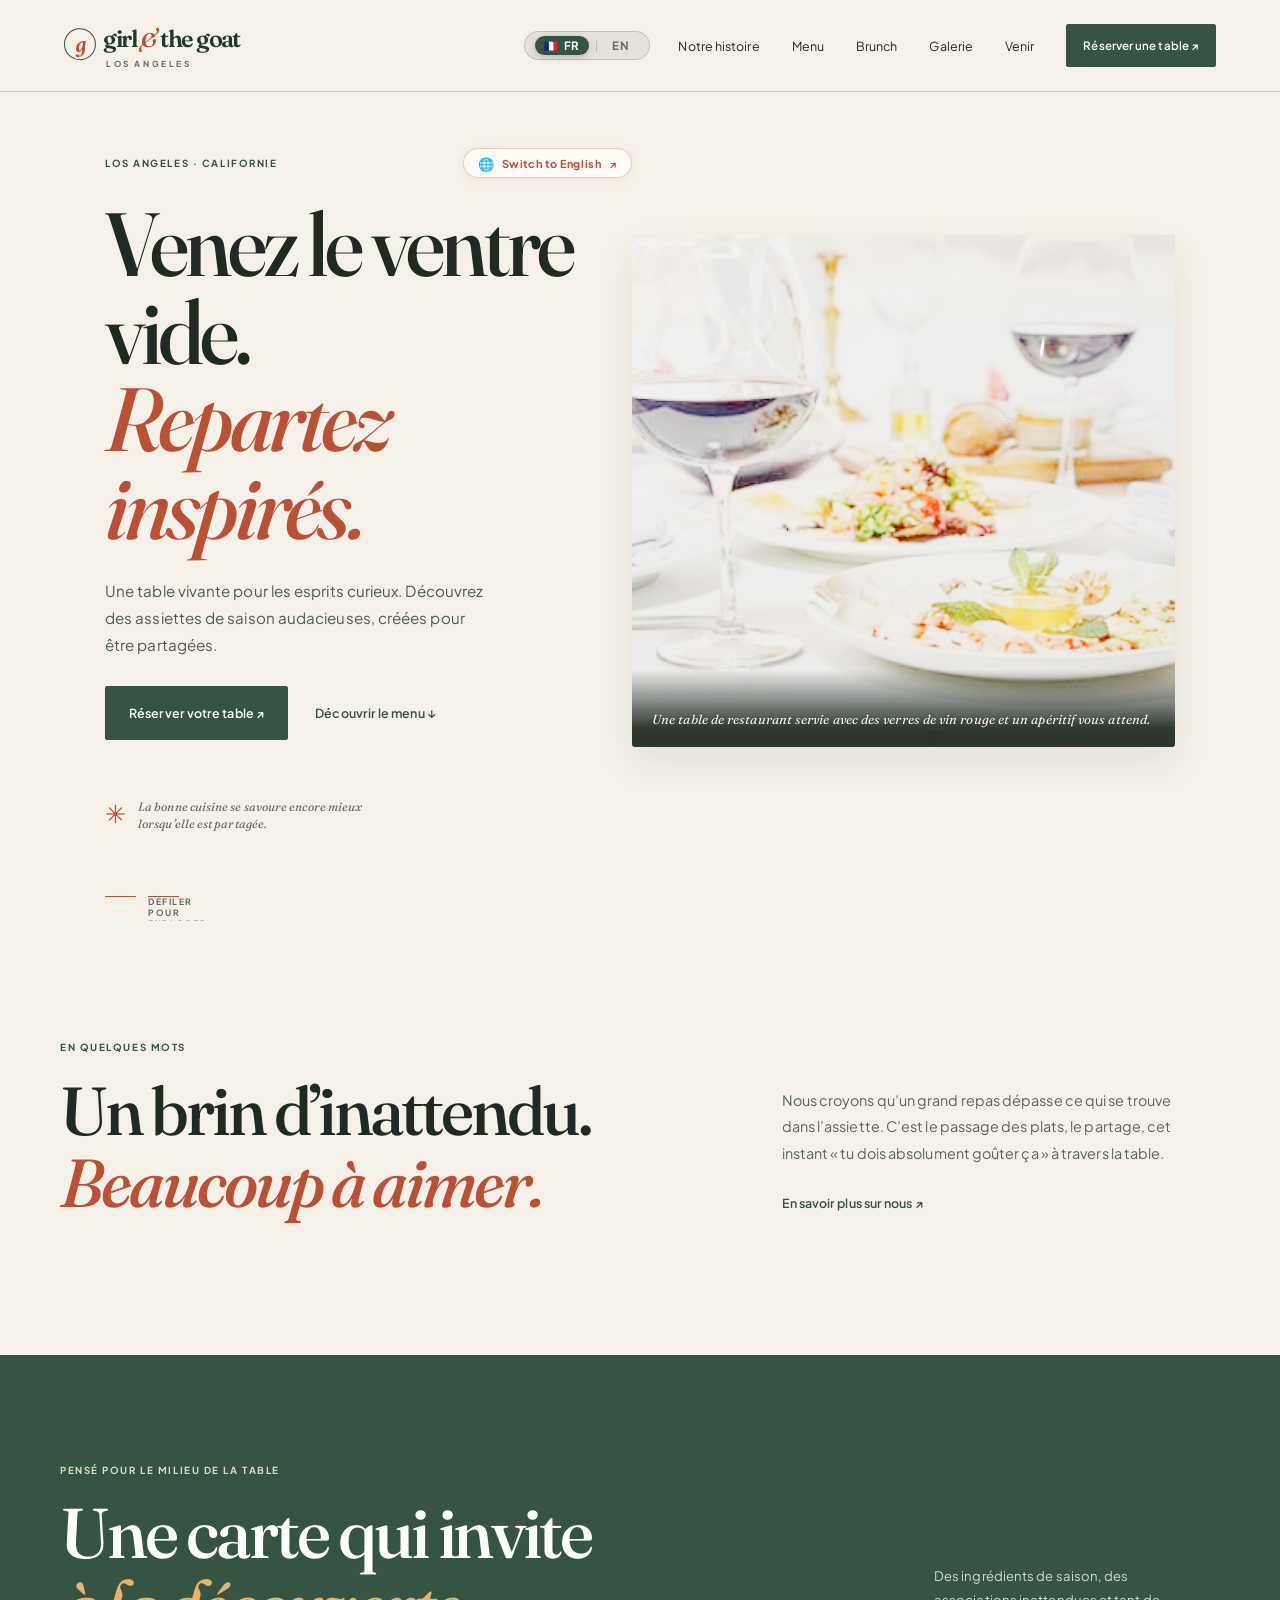
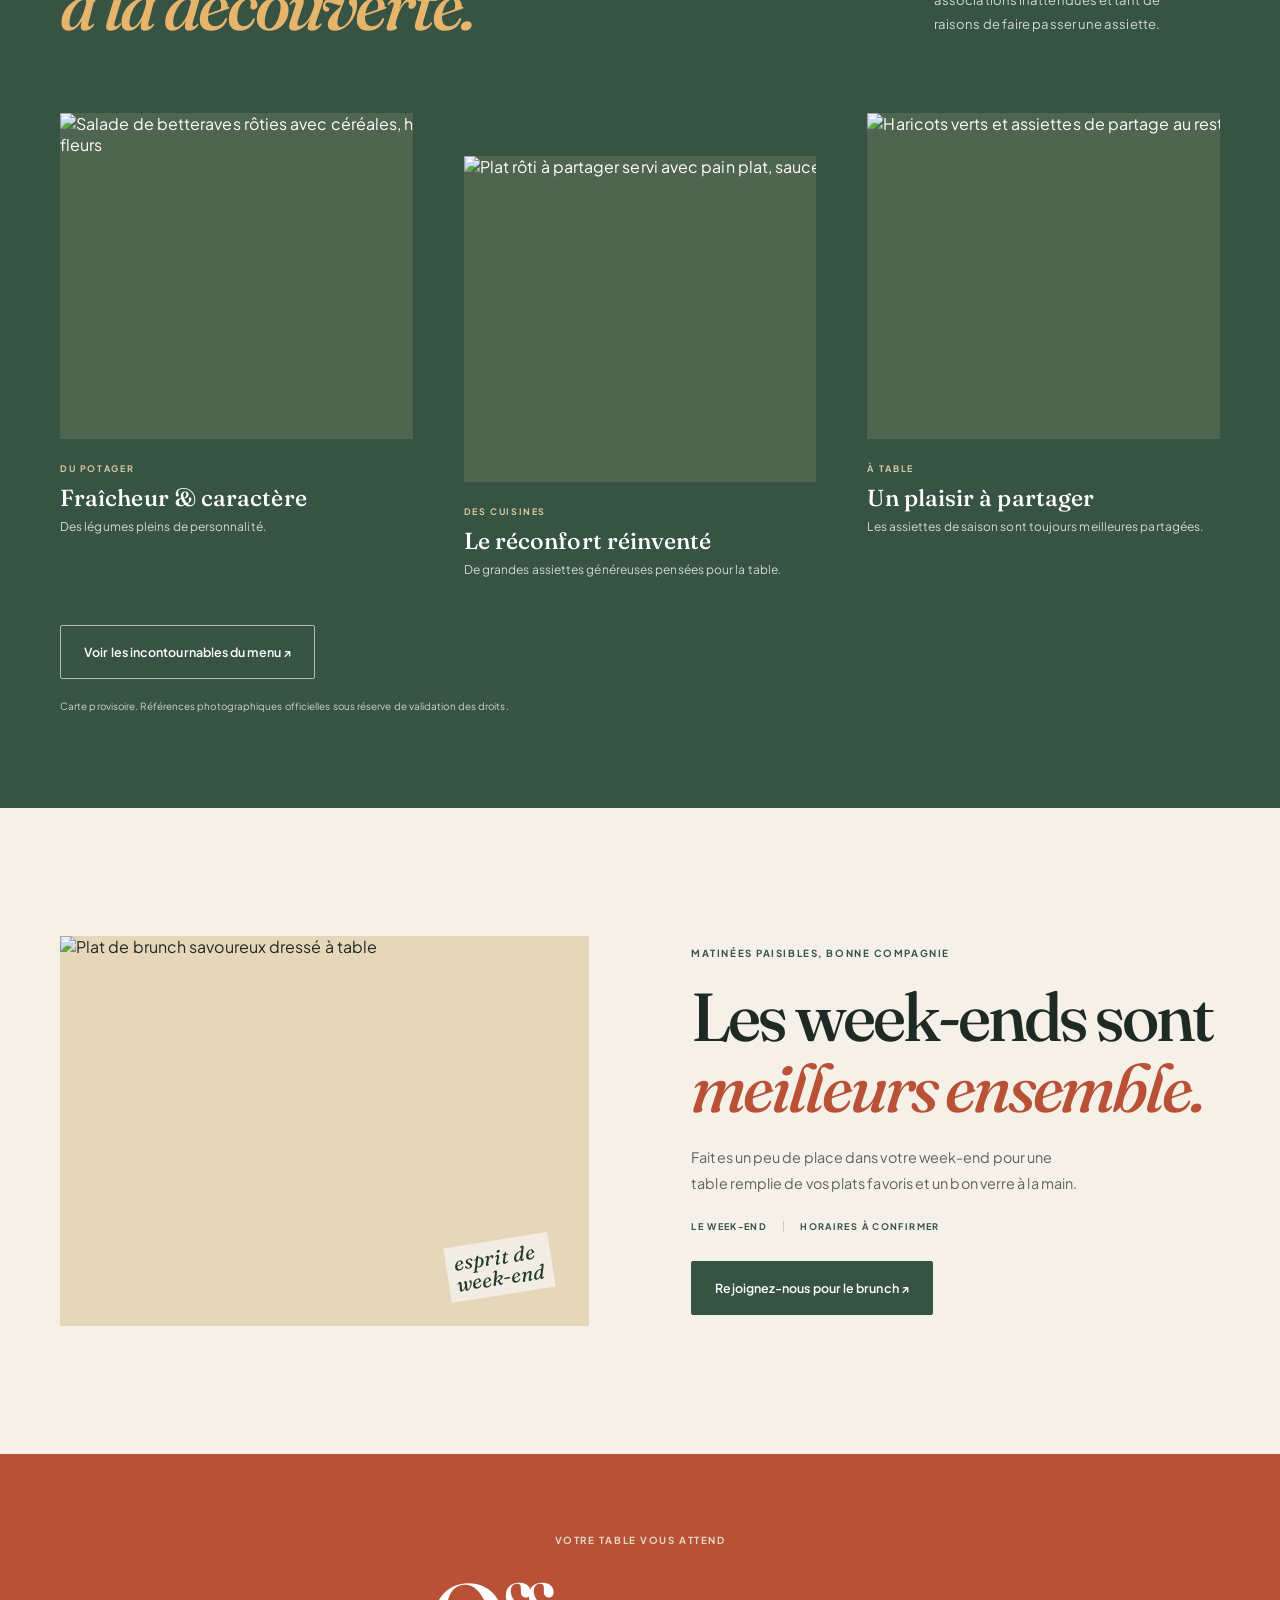
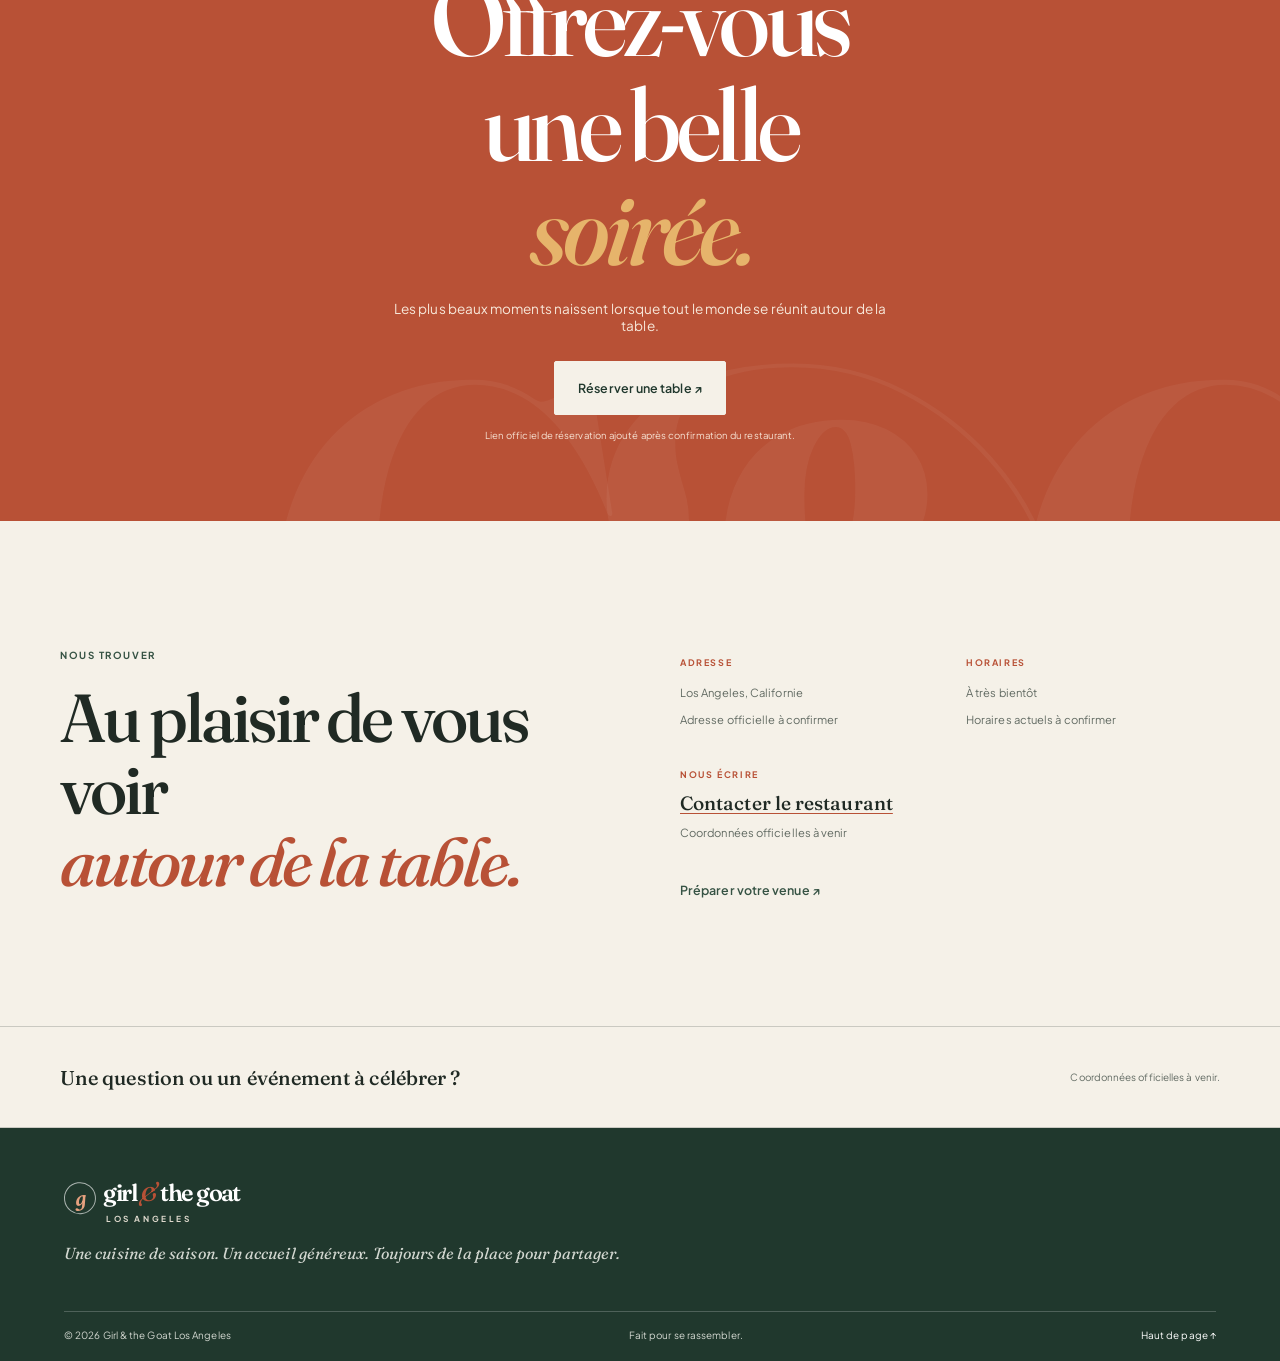
==== index.html @ cce69fd4 "Publier le site" ====
<!doctype html>
<html lang="fr">
  <head>
    <meta charset="utf-8" />
    <meta name="viewport" content="width=device-width, initial-scale=1" />
    <meta name="theme-color" content="#f4f0e9" />
    <meta
      name="description"
      content="Site officiel du restaurant Girl & the Goat Los Angeles. Une cuisine de partage audacieuse et de saison."
    />
    <title>Girl &amp; the Goat — Los Angeles</title>
    <link rel="stylesheet" href="styles.css" />
    <script src="assets/vendor/gsap.min.js" defer></script>
    <script src="assets/vendor/ScrollTrigger.min.js" defer></script>
    <script src="assets/vendor/three.min.js" defer></script>
    <script src="assets/vendor/GLTFLoader.js" defer></script>
    <script src="app.js" defer></script>
  </head>
  <body>
  <!-- Aperçu de conception locale : visuels de référence sous réserve de validation des droits. -->
    <a class="skip-link" href="#main" data-i18n="skip_to_content">Passer au contenu</a>

    <header class="site-header" id="top">
      <a class="wordmark" href="#top" aria-label="Accueil Girl & the Goat">
        <span class="wordmark__main">girl <i>&amp;</i> the goat</span>
        <span class="wordmark__location">LOS ANGELES</span>
      </a>

      <!-- Actions d'en-tête & navigation -->
      <div class="site-header__right">
        <!-- Bouton sélecteur de langue visible immédiatement -->
        <div class="lang-switcher" role="group" aria-label="Choix de la langue / Language selection">
          <button
            type="button"
            class="lang-pill is-active"
            data-lang="fr"
            aria-pressed="true"
            aria-label="Afficher le site en français"
          >
            <span aria-hidden="true">🇫🇷</span> FR
          </button>
          <span class="lang-switcher__divider" aria-hidden="true">|</span>
          <button
            type="button"
            class="lang-pill"
            data-lang="en"
            aria-pressed="false"
            aria-label="Switch site to English"
          >
            EN
          </button>
        </div>

        <nav class="primary-navigation" id="primary-navigation" aria-label="Navigation principale">
          <a href="about.html" data-i18n="nav_story">Notre histoire</a>
          <a href="menu.html" data-i18n="nav_menu">Menu</a>
          <a href="brunch.html" data-i18n="nav_brunch">Brunch</a>
          <a href="gallery.html" data-i18n="nav_gallery">Galerie</a>
          <a href="contact.html" data-i18n="nav_visit">Venir</a>
          <a class="button button--small" href="reservations.html" data-i18n="nav_reserve">Réserver une table <span aria-hidden="true">↗</span></a>
        </nav>

        <button
          class="menu-toggle"
          type="button"
          aria-expanded="false"
          aria-controls="primary-navigation"
        >
          <span class="menu-toggle__label" data-i18n="nav_toggle">Menu</span>
          <span class="menu-toggle__icon" aria-hidden="true"><i></i><i></i></span>
        </button>
      </div>
    </header>

    <main id="main">
      <section class="hero" aria-labelledby="hero-title">
        <div class="hero__copy">
          <div class="hero__top-bar">
            <p class="eyebrow" data-i18n="hero_eyebrow"><span class="eyebrow__dot"></span> LOS ANGELES · CALIFORNIE</p>
            <button
              type="button"
              class="hero-lang-chip"
              id="hero-lang-toggle"
              aria-label="Switch site to English"
            >
              <span class="hero-lang-chip__globe" aria-hidden="true">🌐</span>
              <span id="hero-lang-text">Switch to English</span>
              <span class="hero-lang-chip__arrow" aria-hidden="true">↗</span>
            </button>
          </div>
          <h1 id="hero-title" data-i18n="hero_title">Venez le ventre vide.<br /><em>Repartez inspirés.</em></h1>
          <p class="hero__intro" data-i18n="hero_intro">
            Une table vivante pour les esprits curieux. Découvrez des assiettes de saison audacieuses, créées pour être partagées.
          </p>
          <div class="hero__actions">
            <a class="button" href="reservations.html" data-i18n="hero_reserve_btn">Réserver votre table <span aria-hidden="true">↗</span></a>
            <a class="text-link" href="menu.html" data-i18n="hero_menu_btn">Découvrir le menu <span aria-hidden="true">↓</span></a>
          </div>
          <div class="hero__note">
            <span class="hero__note-mark" aria-hidden="true">✳</span>
            <span data-i18n="hero_note">La bonne cuisine se savoure encore mieux<br />lorsqu’elle est partagée.</span>
          </div>
        </div>

        <div class="hero-stage" id="hero-stage" data-model="assets/3d/hero-table.glb" data-poster="assets/3d/hero-table-poster.webp">
          <!-- Immediate high-res photo poster -->
          <picture class="hero-stage__picture">
            <source srcset="assets/3d/hero-table-poster.webp" type="image/webp" />
            <source srcset="assets/3d/hero-table-poster.jpg" type="image/jpeg" />
            <img
              src="assets/3d/hero-table-poster.png"
              alt="Une table de restaurant servie avec des verres de vin rouge et un apéritif vous attend"
              class="hero-stage__poster"
              id="hero-poster-img"
              fetchpriority="high"
              width="1200"
              height="800"
            />
          </picture>

          <!-- 3D WebGL viewport canvas -->
          <div class="hero-stage__viewport" id="hero-3d-viewport" aria-hidden="true">
            <canvas id="hero-3d-canvas" class="hero-stage__canvas" aria-label="Une table de restaurant servie avec des verres de vin rouge et un apéritif vous attend"></canvas>
          </div>

          <!-- HTML caption and descriptive metadata -->
          <div class="hero-stage__overlay">
            <div class="hero-stage__caption">
              <p class="hero-stage__desc" data-i18n="stage_desc">Une table de restaurant servie avec des verres de vin rouge et un apéritif vous attend.</p>
            </div>
          </div>

          <!-- Live status announcement for screen readers and fallbacks -->
          <div class="sr-only" id="hero-3d-status" role="status" aria-live="polite">
            Une table de restaurant servie avec des verres de vin rouge et un apéritif vous attend.
          </div>
        </div>
        <div class="hero__scroll" aria-hidden="true"><span></span> <span data-i18n="hero_scroll">DÉFILER POUR EXPLORER</span></div>
      </section>

      <section class="intro section-wrap" id="story" aria-labelledby="story-title">
        <p class="eyebrow" data-i18n="story_eyebrow">EN QUELQUES MOTS</p>
        <div class="intro__body">
          <h2 id="story-title" data-i18n="story_title">Un brin d’inattendu.<br /><em>Beaucoup à aimer.</em></h2>
          <div class="intro__text">
            <p data-i18n="story_text">
              Nous croyons qu’un grand repas dépasse ce qui se trouve dans l’assiette. C’est le passage des plats,
              le partage, cet instant « tu dois absolument goûter ça » à travers la table.
            </p>
            <a class="text-link" href="about.html" data-i18n="story_link">En savoir plus sur nous <span aria-hidden="true">↗</span></a>
          </div>
        </div>
      </section>

      <section class="menu-feature" id="menu" aria-labelledby="menu-title">
        <div class="section-wrap menu-feature__inner">
          <div class="menu-feature__heading">
            <div>
              <p class="eyebrow eyebrow--light" data-i18n="menu_eyebrow">PENSÉ POUR LE MILIEU DE LA TABLE</p>
              <h2 id="menu-title" data-i18n="menu_title">Une carte qui invite<br /><em>à la découverte.</em></h2>
            </div>
            <p class="menu-feature__description" data-i18n="menu_desc">
              Des ingrédients de saison, des associations inattendues et tant de raisons de faire passer une assiette.
            </p>
          </div>

          <div class="dish-grid">
            <article class="dish-card">
              <div class="dish-card__art"><img src="https://cdn.prod.website-files.com/64542138e0be122910058cd2/6a95f3cc1d1c567fc1061ebb_Girl%20and%20the%20Goat%20LA%20September%202022%20Roasted%20Beet%20Salad%204.jpeg" alt="Salade de betteraves rôties avec céréales, herbes fraîches et fleurs" loading="lazy" width="1600" height="1067" /></div>
              <p class="dish-card__type" data-i18n="dish1_type">DU POTAGER</p>
              <h3 data-i18n="dish1_title">Fraîcheur &amp; caractère</h3>
              <p data-i18n="dish1_desc">Des légumes pleins de personnalité.</p>
            </article>
            <article class="dish-card dish-card--offset">
              <div class="dish-card__art"><img src="https://cdn.prod.website-files.com/64542138e0be122910058cd2/6739334bc37634f53f8869c3_Girl-Goat-Los-Angeles-05-compressed.avif" alt="Plat rôti à partager servi avec pain plat, sauces et garnitures" loading="lazy" width="1600" height="1067" /></div>
              <p class="dish-card__type" data-i18n="dish2_type">DES CUISINES</p>
              <h3 data-i18n="dish2_title">Le réconfort réinventé</h3>
              <p data-i18n="dish2_desc">De grandes assiettes généreuses pensées pour la table.</p>
            </article>
            <article class="dish-card">
              <div class="dish-card__art"><img src="https://cdn.prod.website-files.com/64542138e0be122910058cd2/6a95f3cca4be6727bdacdd6e_Girl%20and%20The%20Goat%20LA%20October%202022%20Green%20Beans%203.jpeg" alt="Haricots verts et assiettes de partage au restaurant" loading="lazy" width="1600" height="1067" /></div>
              <p class="dish-card__type" data-i18n="dish3_type">À TABLE</p>
              <h3 data-i18n="dish3_title">Un plaisir à partager</h3>
              <p data-i18n="dish3_desc">Les assiettes de saison sont toujours meilleures partagées.</p>
            </article>
          </div>
          <a class="button button--outline-light" href="menu.html" data-i18n="menu_btn">Voir les incontournables du menu <span aria-hidden="true">↗</span></a>
          <p class="draft-note" data-i18n="menu_note">Carte provisoire. Références photographiques officielles sous réserve de validation des droits.</p>
        </div>
      </section>

      <section class="brunch section-wrap" id="brunch" aria-labelledby="brunch-title">
        <div class="brunch__visual brunch__visual--photo"><img src="https://cdn.prod.website-files.com/64542138e0be122910058cd2/6986615110469c9b4451defa_6F3A9591_edited.jpeg" alt="Plat de brunch savoureux dressé à table" loading="lazy"><span class="brunch__scribble" data-i18n="brunch_scribble">esprit de<br />week-end</span></div>
        <div class="brunch__copy">
          <p class="eyebrow" data-i18n="brunch_eyebrow">MATINÉES PAISIBLES, BONNE COMPAGNIE</p>
          <h2 id="brunch-title" data-i18n="brunch_title">Le brunch entre<br /><em>dans la conversation.</em></h2>
          <p data-i18n="brunch_desc">Faites un peu de place dans votre week-end pour une table remplie de vos plats favoris et un bon verre à la main.</p>
          <div class="brunch__details">
            <span data-i18n="brunch_days">LE WEEK-END</span><span data-i18n="brunch_hours">HORAIRES À CONFIRMER</span>
          </div>
          <a class="button" href="brunch.html" data-i18n="brunch_btn">Rejoignez-nous pour le brunch <span aria-hidden="true">↗</span></a>
        </div>
      </section>

      <section class="reservation-band" id="reservations" aria-labelledby="reservation-title">
        <div class="reservation-band__inner">
          <p class="eyebrow eyebrow--light" data-i18n="res_eyebrow">VOTRE TABLE VOUS ATTEND</p>
          <h2 id="reservation-title" data-i18n="res_title">Offrez-vous une belle<br /><em>soirée.</em></h2>
          <p data-i18n="res_desc">Les plus beaux moments naissent lorsque tout le monde se réunit autour de la table.</p>
          <a class="button button--cream" href="reservations.html" data-i18n="res_btn">Réserver une table <span aria-hidden="true">↗</span></a>
          <small data-i18n="res_note">Lien officiel de réservation ajouté après confirmation du restaurant.</small>
        </div>
        <div class="reservation-band__decoration" aria-hidden="true">G&amp;G</div>
      </section>

      <section class="visit section-wrap" id="visit" aria-labelledby="visit-title">
        <div class="visit__heading">
          <p class="eyebrow" data-i18n="visit_eyebrow">NOUS TROUVER</p>
          <h2 id="visit-title" data-i18n="visit_title">Au plaisir de vous voir<br /><em>autour de la table.</em></h2>
        </div>
        <div class="visit__info">
          <div>
            <p class="visit__label" data-i18n="visit_loc_label">ADRESSE</p>
            <p><span data-i18n="visit_loc_val">Los Angeles, Californie</span><br /><span data-i18n="visit_loc_sub">Adresse officielle à confirmer</span></p>
          </div>
          <div>
            <p class="visit__label" data-i18n="visit_hours_label">HORAIRES</p>
            <p><span data-i18n="visit_hours_val">À très bientôt</span><br /><span data-i18n="visit_hours_sub">Horaires actuels à confirmer</span></p>
          </div>
          <div>
            <p class="visit__label" data-i18n="visit_sayhello_label">NOUS ÉCRIRE</p>
            <p><a href="#contact" data-i18n="visit_contact_link">Contacter le restaurant</a><br /><span data-i18n="visit_contact_sub">Coordonnées officielles à venir</span></p>
          </div>
          <a class="text-link" href="contact.html" data-i18n="visit_plan_link">Préparer votre venue <span aria-hidden="true">↗</span></a>
        </div>
      </section>

      <section class="contact-strip" id="contact">
        <div class="section-wrap contact-strip__inner">
          <p data-i18n="contact_heading">Une question ou un événement à célébrer ?</p>
          <p class="draft-note" data-i18n="contact_sub">Coordonnées officielles à venir.</p>
        </div>
      </section>
    </main>

    <footer class="site-footer">
      <a class="wordmark wordmark--footer" href="#top" aria-label="Accueil Girl & the Goat">
        <span class="wordmark__main">girl <i>&amp;</i> the goat</span>
        <span class="wordmark__location">LOS ANGELES</span>
      </a>
      <p data-i18n="footer_tagline">Une cuisine de saison. Un accueil généreux. Toujours de la place pour partager.</p>
      <div class="site-footer__bottom">
        <span>© <span id="current-year"></span> Girl &amp; the Goat Los Angeles</span>
        <span data-i18n="footer_gathering">Fait pour se rassembler.</span>
        <a href="#top" data-i18n="footer_back_top">Haut de page ↑</a>
      </div>
    </footer>
  </body>
</html>
---- styles.css ----
@import url('https://fonts.googleapis.com/css2?family=Fraunces:ital,opsz,wght@0,9..144,400..700;1,9..144,400..700&family=Plus+Jakarta+Sans:ital,wght@0,400..700;1,400..700&display=swap');

:root {
  color-scheme: light;
  --cream: #f4f0e9;
  --paper: #fbf9f5;
  --ink: #232b25;
  --muted: #6d756e;
  --green: #31483b;
  --green-deep: #24372e;
  --orange: #bf6c42;
  --gold: #d7a45b;
  --line: rgba(35, 43, 37, 0.18);
  --serif: "Fraunces", "Iowan Old Style", "Palatino Linotype", "Book Antiqua", Georgia, serif;
  --sans: "Plus Jakarta Sans", "Avenir Next", Avenir, "Segoe UI", Arial, sans-serif;
  font-family: var(--sans);
  color: var(--ink);
  background: var(--cream);
  font-synthesis: none;
  text-rendering: optimizeLegibility;
}

* { box-sizing: border-box; }
html { scroll-behavior: smooth; scroll-padding-top: 6rem; }
body { margin: 0; min-width: 320px; }
body, button, a { -webkit-tap-highlight-color: transparent; }
a { color: inherit; }
button { font: inherit; }

.skip-link { position: fixed; z-index: 20; top: .75rem; left: .75rem; padding: .8rem 1rem; transform: translateY(-160%); background: var(--ink); color: white; }
.skip-link:focus { transform: translateY(0); }
.site-header { position: relative; z-index: 5; display: flex; align-items: center; justify-content: space-between; min-height: 92px; padding: 0 clamp(1.25rem, 5vw, 5.75rem); background: var(--cream); }
.site-header__right { display: flex; align-items: center; gap: clamp(0.85rem, 2.2vw, 2.6rem); }
.wordmark { display: inline-flex; flex-direction: column; gap: .15rem; text-decoration: none; color: var(--green-deep); }
.wordmark__main { font: 600 1.55rem/.95 var(--serif); letter-spacing: -.07em; }
.wordmark__main i { color: var(--orange); font-style: normal; }
.wordmark__location { padding-left: .18rem; font-size: .55rem; font-weight: 700; letter-spacing: .27em; }
.primary-navigation { display: flex; align-items: center; gap: clamp(1.1rem, 2.5vw, 2.6rem); }
.primary-navigation > a:not(.button) { font-size: .78rem; text-decoration: none; }
.primary-navigation > a:not(.button):hover, .text-link:hover { color: var(--orange); }

/* Hero top bar */
.hero__top-bar {
  display: flex;
  align-items: center;
  justify-content: space-between;
  gap: 1rem;
  margin-bottom: 1.35rem;
  flex-wrap: wrap;
}
.hero__top-bar .eyebrow { margin-bottom: 0; }
.menu-toggle { display: none; }
.button { display: inline-flex; align-items: center; justify-content: center; gap: 1.2rem; min-height: 54px; padding: 0 1.45rem; border: 1px solid var(--green); background: var(--green); color: white; font-size: .78rem; font-weight: 600; text-decoration: none; transition: background .2s ease, color .2s ease, transform .2s ease; }
.button:hover { background: var(--green-deep); transform: translateY(-2px); }
.button--small { min-height: 43px; padding-inline: 1rem; font-size: .72rem; }
.button--outline-light { border-color: rgba(255,255,255,.6); background: transparent; color: white; }
.button--outline-light:hover { background: white; color: var(--green-deep); }
.button--cream { border-color: var(--cream); background: var(--cream); color: var(--green-deep); }
.button--cream:hover { background: white; }
.text-link { display: inline-flex; align-items: center; gap: .7rem; color: var(--green); font-size: .78rem; font-weight: 600; text-decoration: none; transition: color .2s ease; }
.eyebrow { display: flex; align-items: center; gap: .55rem; margin: 0 0 1.35rem; color: var(--green); font-size: .61rem; font-weight: 700; letter-spacing: .19em; }
.eyebrow__dot { width: .43rem; height: .43rem; border-radius: 50%; background: var(--orange); }
.eyebrow--light { color: #e2d8c6; }
h1, h2, h3, p { margin-top: 0; }
h1, h2 { font-family: var(--serif); font-weight: 500; letter-spacing: -.055em; }
h1 em, h2 em { color: var(--orange); font-weight: 500; }
.section-wrap { width: min(1160px, calc(100% - 3rem)); margin-inline: auto; }

.hero { position: relative; display: grid; grid-template-columns: 1fr 1.03fr; align-items: center; min-height: min(690px, calc(100svh - 92px)); padding: 3.5rem clamp(1.5rem, 8.2vw, 8rem) 5.5rem; overflow: hidden; }
.hero__copy { position: relative; z-index: 2; max-width: 570px; }
.hero h1 { margin: 0; font-size: clamp(3.8rem, 7vw, 7.5rem); line-height: .98; }
.hero h1 em { color: var(--orange); }
.hero__intro { max-width: 380px; margin: 1.6rem 0 1.7rem; color: #4f5b52; font-size: .95rem; line-height: 1.8; }
.hero__actions { display: flex; align-items: center; gap: 1.7rem; flex-wrap: wrap; }
.hero__note { display: flex; align-items: center; gap: .75rem; margin-top: 3.6rem; color: var(--muted); font: italic .75rem/1.45 var(--serif); }
.hero__note-mark { color: var(--orange); font-size: 1.55rem; }
.hero-art { position: relative; width: min(100%, 590px); aspect-ratio: 1.06; justify-self: end; overflow: hidden; background: #ded6c4; isolation: isolate; }
.hero-art::before { position: absolute; inset: 8% 10% 0 16%; z-index: -1; border-radius: 48% 48% 0 0; background: linear-gradient(145deg, #72816b, #52664f 62%, #354b3e); content: ""; }
.hero-art::after { position: absolute; right: -5%; bottom: -17%; left: 2%; height: 42%; border-radius: 50% 50% 0 0; background: #b96240; content: ""; }
.hero-art__sun { position: absolute; top: 11%; right: 11%; width: 28%; aspect-ratio: 1; border-radius: 50%; background: #e6b967; }
.hero-art__plate { position: absolute; z-index: 1; top: 23%; left: 18%; display: grid; place-items: center; width: 62%; aspect-ratio: 1; border: 10px solid #f2e9d8; border-radius: 50%; background: #d5b98c; box-shadow: 0 12px 30px #1e302933; transform: rotate(-13deg); }
.hero-art__plate::before { position: absolute; inset: 11%; border: 1px solid #eee0c8; border-radius: 50%; content: ""; }
.hero-art__plate span { width: 55%; height: 38%; border-radius: 55% 38% 45% 35%; background: #a9432d; transform: rotate(22deg); box-shadow: 16px -12px 0 -4px #d98d4c, -13px 12px 0 -5px #73805a; }
.hero-art__plate i, .hero-art__plate b { position: absolute; width: 12%; height: 12%; border-radius: 50%; background: #e8d995; }
.hero-art__plate i { top: 23%; left: 27%; }.hero-art__plate b { right: 24%; bottom: 25%; width: 8%; height: 8%; background: #667c51; }
.hero-art__leaf { position: absolute; z-index: 2; width: 19%; height: 8%; border-radius: 100% 0 100% 0; background: #a6a875; }
.hero-art__leaf--one { top: 15%; left: 8%; transform: rotate(38deg); }.hero-art__leaf--two { right: 8%; bottom: 23%; background: #d7bd7a; transform: rotate(-38deg); }
.hero-art__caption { position: absolute; z-index: 2; right: 7%; bottom: 7%; color: white; font-size: .55rem; font-weight: 700; letter-spacing: .22em; }
.hero-art__stamp { position: absolute; z-index: 2; top: 7%; left: 6%; display: grid; place-content: center; width: 64px; aspect-ratio: 1; border: 1px solid var(--green); border-radius: 50%; color: var(--green); font: 600 1rem/.85 var(--serif); text-align: center; transform: rotate(-12deg); }
.hero-art__stamp span { font: 700 .5rem/1 var(--sans); letter-spacing: .2em; }
.hero__scroll { position: absolute; bottom: 1.55rem; left: clamp(1.5rem, 8.2vw, 8rem); display: flex; align-items: center; gap: .75rem; color: var(--muted); font-size: .54rem; font-weight: 700; letter-spacing: .18em; }
.hero__scroll span { width: 31px; height: 1px; background: var(--orange); }

.intro { padding-block: 7.5rem 8.5rem; }
.intro__body { display: grid; grid-template-columns: 1.2fr .8fr; align-items: end; gap: 4rem; }
.intro h2, .brunch h2, .visit h2 { margin: 0; font-size: clamp(2.8rem, 5.3vw, 5.2rem); line-height: 1.06; }
.intro__text { max-width: 390px; padding-bottom: .4rem; }
.intro__text p, .brunch__copy > p:not(.eyebrow) { color: #5b645d; font-size: .9rem; line-height: 1.85; }
.intro__text .text-link { margin-top: .9rem; }

.menu-feature { padding-block: 6.8rem 6rem; background: var(--green); color: white; }
.menu-feature__heading { display: flex; align-items: end; justify-content: space-between; gap: 2rem; }
.menu-feature h2, .reservation-band h2 { margin: 0; font-size: clamp(3rem, 5.5vw, 5.5rem); line-height: 1.02; }
.menu-feature h2 em, .reservation-band h2 em { color: #e6b46b; }
.menu-feature__description { max-width: 270px; margin: 0 1rem .35rem 0; color: #d1d9d1; font-size: .82rem; line-height: 1.8; }
.dish-grid { display: grid; grid-template-columns: repeat(3, 1fr); gap: clamp(1.2rem, 4vw, 3.8rem); margin: 4.5rem 0 3rem; }
.dish-card--offset { margin-top: 2.7rem; }
.dish-card__art { position: relative; display: grid; place-items: center; aspect-ratio: 1.08; margin-bottom: 1.5rem; overflow: hidden; background: #50654f; }
.dish-card__art::before { position: absolute; inset: 11%; border: 1px solid #eee1c780; border-radius: 50%; content: ""; }
.dish-card__art span { width: 43%; aspect-ratio: 1; border-radius: 50%; background: #ca6844; box-shadow: 30px 18px 0 -8px #e2ae64, -25px -18px 0 -7px #88976c; }
.dish-card__art i { position: absolute; width: 24%; height: 7%; border-radius: 100% 0; background: #d9d39c; transform: rotate(-33deg); }
.dish-card__art--tomato { background: #a4936e; }.dish-card__art--grain { background: #d0ae7a; }.dish-card__art--grain span { background: #8e553e; box-shadow: 27px 20px 0 -7px #e1cb9c, -25px -17px 0 -8px #607450; }.dish-card__art--citrus { background: #63755b; }.dish-card__art--citrus span { background: #e4b95e; box-shadow: 28px 13px 0 -9px #cf6941, -24px -19px 0 -8px #d9d296; }
.dish-card__type { margin: 0 0 .6rem; color: #d8c99e; font-size: .56rem; font-weight: 700; letter-spacing: .18em; }
.dish-card h3 { margin: 0 0 .45rem; font: 500 1.45rem/1.2 var(--serif); }
.dish-card > p:last-child { margin: 0; color: #d2d8d1; font-size: .75rem; }
.draft-note { margin: 1.3rem 0 0; color: #d5d2c9; font-size: .62rem; }

.brunch { display: grid; grid-template-columns: 1fr 1fr; align-items: center; gap: clamp(3rem, 8vw, 8rem); padding-block: 8rem; }
.brunch__visual { position: relative; min-height: 390px; overflow: hidden; background: #e6d7bb; }
.brunch__visual::before { position: absolute; inset: 10% 13% 0; border-radius: 50% 50% 0 0; background: #73816a; content: ""; }
.brunch__plate { position: absolute; top: 16%; left: 18%; display: grid; place-items: center; width: 64%; aspect-ratio: 1; border: 10px solid #f6eee0; border-radius: 50%; background: #c7a67a; box-shadow: 0 14px 30px #37433533; transform: rotate(10deg); }
.brunch__plate::before { position: absolute; inset: 10%; border: 1px solid #fff4df; border-radius: 50%; content: ""; }
.brunch__plate span { width: 50%; height: 33%; border-radius: 50%; background: #cc6844; box-shadow: 20px -12px 0 -5px #dfb65f, -14px 14px 0 -6px #697d50; }
.brunch__plate i { position: absolute; top: 24%; right: 27%; width: 11%; aspect-ratio: 1; border-radius: 50%; background: #f0d99a; }
.brunch__plate b { position: absolute; bottom: 26%; left: 27%; width: 9%; aspect-ratio: 1; border-radius: 50%; background: #87946a; }
.brunch__scribble { position: absolute; right: 7%; bottom: 8%; color: var(--green-deep); font: italic 1.3rem/1.05 var(--serif); transform: rotate(-9deg); }
.brunch__copy h2 { margin-bottom: 1.2rem; }.brunch__copy > p:not(.eyebrow) { max-width: 390px; margin-bottom: 1.5rem; }
.brunch__details { display: flex; gap: 1rem; margin: 0 0 1.8rem; color: var(--green); font-size: .57rem; font-weight: 700; letter-spacing: .15em; }
.brunch__details span + span { padding-left: 1rem; border-left: 1px solid var(--line); }

.reservation-band { position: relative; display: grid; place-items: center; min-height: 560px; overflow: hidden; background: var(--orange); color: white; text-align: center; }
.reservation-band__inner { position: relative; z-index: 1; max-width: 560px; padding: 5rem 1.5rem; }
.reservation-band .eyebrow { justify-content: center; }.reservation-band h2 { font-size: clamp(4rem, 8vw, 7rem); }
.reservation-band__inner > p:not(.eyebrow) { margin: 1.2rem auto 1.7rem; color: #f7e7d9; font-size: .85rem; }
.reservation-band small { display: block; margin-top: .85rem; color: #f6e1d2; font-size: .6rem; }
.reservation-band__decoration { position: absolute; right: -4%; bottom: -40%; color: #ffffff0c; font: 700 34rem/.8 var(--serif); letter-spacing: -.12em; }

.visit { display: grid; grid-template-columns: 1fr 1fr; gap: 5rem; padding-block: 8rem; }
.visit__info { display: grid; grid-template-columns: 1fr 1fr; gap: 2.4rem 2rem; align-content: end; }
.visit__info > div:nth-child(3) { grid-column: 1 / -1; }
.visit__label { margin-bottom: .6rem; color: var(--orange); font-size: .56rem; font-weight: 700; letter-spacing: .18em; }
.visit__info p:not(.visit__label) { margin-bottom: 0; font: 500 1.2rem/1.4 var(--serif); }
.visit__info p span { color: var(--muted); font: 400 .7rem/1.5 var(--sans); }
.visit__info p a { text-decoration-color: var(--orange); text-underline-offset: 3px; }
.contact-strip { border-top: 1px solid var(--line); border-bottom: 1px solid var(--line); }
.contact-strip__inner { display: flex; align-items: center; justify-content: space-between; gap: 1rem; min-height: 100px; }
.contact-strip__inner > p:first-child { margin: 0; font: 500 1.25rem var(--serif); }
.contact-strip .draft-note { margin: 0; color: var(--muted); }
.site-footer { padding: 3rem clamp(1.5rem, 5vw, 5.75rem) 1.25rem; background: var(--green-deep); color: white; }
.wordmark--footer { color: white; }.site-footer > p { margin: 1.2rem 0 3rem; color: #d2d7d0; font: italic 1rem var(--serif); }
.site-footer__bottom { display: flex; justify-content: space-between; gap: 1rem; padding-top: 1.1rem; border-top: 1px solid #ffffff35; color: #d2d7d0; font-size: .62rem; }
.site-footer__bottom a { color: white; text-decoration: none; }

:focus-visible { outline: 3px solid #d7804c; outline-offset: 4px; }

@media (max-width: 850px) {
  .site-header { min-height: 78px; }
  .menu-toggle { display: inline-flex; align-items: center; gap: .65rem; padding: .6rem 0 .6rem .6rem; border: 0; background: transparent; color: var(--green-deep); font-size: .74rem; font-weight: 600; cursor: pointer; }
  .menu-toggle__icon { display: grid; gap: 5px; width: 20px; }.menu-toggle__icon i { display: block; width: 20px; height: 1px; background: currentColor; transition: transform .2s ease; }
  .menu-toggle[aria-expanded="true"] .menu-toggle__icon i:first-child { transform: translateY(3px) rotate(45deg); }.menu-toggle[aria-expanded="true"] .menu-toggle__icon i:last-child { transform: translateY(-3px) rotate(-45deg); }
  .primary-navigation { position: absolute; top: 100%; right: 0; left: 0; display: none; align-items: stretch; gap: 0; padding: .5rem 1.5rem 1.5rem; border-top: 1px solid var(--line); background: var(--cream); box-shadow: 0 15px 18px #24372e12; }
  .primary-navigation.is-open { display: flex; flex-direction: column; }
  .primary-navigation > a:not(.button) { padding: .9rem 0; border-bottom: 1px solid var(--line); }
  .primary-navigation .button { margin-top: 1rem; }
  .hero { min-height: unset; grid-template-columns: 1fr 1fr; gap: 1rem; padding-inline: 5vw; }
  .hero h1 { font-size: clamp(3.5rem, 8vw, 6rem); }.hero-art { width: 110%; margin-right: -9%; }
  .intro__body { gap: 2rem; }.brunch { gap: 3rem; }.brunch__visual { min-height: 320px; }
}

@media (max-width: 620px) {
  .section-wrap { width: min(100% - 2.5rem, 470px); }
  .hero { grid-template-columns: 1fr; gap: 2.3rem; padding: 3.6rem 1.25rem 4rem; }
  .hero h1 { font-size: clamp(3.7rem, 15vw, 5.6rem); }.hero__intro { max-width: 330px; font-size: .87rem; }.hero__note { display: none; }
  .hero-art { width: min(100%, 440px); justify-self: center; margin: 0; }.hero__scroll { display: none; }
  .intro { padding-block: 5rem; }.intro__body { grid-template-columns: 1fr; gap: 1.4rem; }.intro h2, .brunch h2, .visit h2 { font-size: clamp(2.8rem, 12vw, 4rem); }
  .menu-feature { padding-block: 5rem; }.menu-feature__heading { align-items: start; flex-direction: column; gap: 1rem; }.menu-feature__description { margin: 0; }.dish-grid { grid-template-columns: 1fr; gap: 2.5rem; margin: 3rem 0; }.dish-card--offset { margin-top: 0; }.dish-card__art { aspect-ratio: 1.25; }
  .brunch { grid-template-columns: 1fr; gap: 2.6rem; padding-block: 5rem; }.brunch__visual { min-height: min(90vw, 410px); }.brunch__copy { grid-row: 1; }
  .reservation-band { min-height: 500px; }.reservation-band__inner { padding-inline: 1.25rem; }.reservation-band__decoration { font-size: 21rem; }
  .visit { grid-template-columns: 1fr; gap: 2.5rem; padding-block: 5rem; }.visit__info { gap: 1.8rem 1rem; }.visit__info p:not(.visit__label) { font-size: 1.05rem; }
  .contact-strip__inner { align-items: flex-start; flex-direction: column; justify-content: center; padding-block: 1.4rem; }.contact-strip__inner > p:first-child { font-size: 1.1rem; }
  .site-footer { padding-top: 2.4rem; }.site-footer > p { margin-bottom: 2rem; }.site-footer__bottom { display: grid; grid-template-columns: 1fr auto; }.site-footer__bottom span:nth-child(2) { display: none; }
}

@media (prefers-reduced-motion: reduce) {
  *, *::before, *::after { scroll-behavior: auto !important; transition-duration: .01ms !important; animation-duration: .01ms !important; animation-iteration-count: 1 !important; }
}

/* Task 08: public inner pages share the same visual system and navigation. */
.inner-page .site-header { border-bottom: 1px solid var(--line); }
.primary-navigation > a[aria-current="page"]:not(.button) { color: var(--orange); text-decoration: underline; text-underline-offset: .45rem; }
.page-hero { width: min(1160px, calc(100% - 3rem)); margin-inline: auto; padding-block: clamp(5rem, 10vw, 9rem) clamp(3.5rem, 7vw, 6rem); }
.page-hero h1, .brunch-page h1 { max-width: 850px; margin: 0 0 1.35rem; font-size: clamp(3.8rem, 8.5vw, 7.7rem); line-height: .98; }
.page-hero > p:not(.eyebrow):not(.draft-note), .brunch-page > div > p:not(.eyebrow):not(.draft-note) { max-width: 520px; margin-bottom: 1.5rem; color: #59635b; font-size: .95rem; line-height: 1.85; }
.page-hero--green { width: 100%; padding: clamp(5rem, 9vw, 8rem) max(calc((100% - 1160px) / 2), 1.5rem); background: var(--green); color: white; }
.page-hero--green > p:not(.eyebrow):not(.draft-note) { color: #dbe0d8; }
.page-hero--center { text-align: center; }
.page-hero--center .eyebrow { justify-content: center; }
.page-hero--center > p:not(.eyebrow):not(.draft-note) { margin-inline: auto; }
.draft-note--dark { color: var(--muted); }
.story-panel { display: grid; grid-template-columns: 1fr 1fr; align-items: center; gap: clamp(2rem, 7vw, 7rem); padding-block: 1rem 8rem; }
.story-panel h2, .menu-page h2 { margin: 0 0 1rem; font: 500 clamp(2.5rem, 5vw, 4.8rem)/1.04 var(--serif); letter-spacing: -.055em; }
.story-panel > div:last-child > p:not(.eyebrow):not(.draft-note) { max-width: 460px; color: #59635b; font-size: .88rem; line-height: 1.9; }
.story-art { position: relative; display: grid; place-items: end start; min-height: 440px; padding: 2rem; overflow: hidden; background: #d8c5a3; }
.story-art::before { position: absolute; inset: 12% 14% 0; border-radius: 48% 48% 0 0; background: #6d7b60; content: ""; }
.story-art::after { position: absolute; top: 25%; left: 21%; width: 58%; aspect-ratio: 1; border: 12px solid #f5eddf; border-radius: 50%; background: #c18c59; content: ""; }
.story-art span { position: relative; z-index: 1; color: white; font-size: .6rem; font-weight: 700; letter-spacing: .2em; line-height: 1.6; }
.page-callout { display: grid; justify-items: center; padding: 5.5rem 1.5rem; background: var(--orange); color: white; text-align: center; }
.page-callout .eyebrow { justify-content: center; }.page-callout h2 { margin: 0 0 1.7rem; font: 500 clamp(3.4rem, 7vw, 6.5rem)/.98 var(--serif); letter-spacing: -.055em; }.page-callout h2 em { color: #f1c47b; }
.menu-page { padding-block: 5rem 8rem; }.menu-page__intro { margin-bottom: 3rem; }
.menu-category { display: grid; grid-template-columns: 1fr 1fr; align-items: center; gap: 2rem; padding-block: 2rem; border-top: 1px solid var(--line); }
.menu-category h3 { margin: 0; font: 500 clamp(1.9rem, 3.5vw, 3rem)/1.05 var(--serif); }
.menu-category > p { margin: 0; color: var(--green-deep); font: 500 1.1rem/1.6 var(--serif); }.menu-category > p span { color: var(--muted); font: .72rem/1.7 var(--sans); }
.menu-disclaimer { max-width: 680px; margin: 2rem 0; color: var(--muted); font-size: .72rem; line-height: 1.8; }
.brunch-page { display: grid; grid-template-columns: 1fr 1fr; align-items: center; gap: clamp(2rem, 8vw, 8rem); padding-block: clamp(4rem, 9vw, 8rem); }
.brunch-page__visual { position: relative; min-height: 480px; overflow: hidden; background: #e6d7bb; }.brunch-page__visual::before { position: absolute; inset: 10% 13% 0; border-radius: 50% 50% 0 0; background: #73816a; content: ""; }
.brunch-page__visual .brunch__plate { top: 15%; }.brunch-page .brunch__details { flex-wrap: wrap; line-height: 1.6; }
.reservation-card { width: min(100%, 560px); margin: 3rem auto 0; padding: clamp(1.5rem, 5vw, 3rem); background: var(--paper); text-align: left; }.reservation-card h2 { margin: 0 0 .8rem; font: 500 2rem var(--serif); }.reservation-card > p:not(.eyebrow):not(.draft-note) { color: #59635b; font-size: .82rem; line-height: 1.8; }
.button--disabled { border-color: #8d948e; background: #8d948e; cursor: not-allowed; }
.gallery-grid { display: grid; grid-template-columns: 1fr 1fr; gap: 2rem; padding-bottom: 8rem; }
.gallery-tile { margin: 0; }.gallery-tile--two, .gallery-tile--four { margin-top: 4rem; }.gallery-tile figcaption { padding-top: .8rem; color: var(--green-deep); font: italic 1.1rem var(--serif); }
.gallery-art { position: relative; min-height: 300px; overflow: hidden; background: #d2bb91; }.gallery-art::before { position: absolute; top: 15%; left: 20%; width: 60%; aspect-ratio: 1; border: 10px solid #f4ead9; border-radius: 50%; background: #be704c; content: ""; }
.gallery-art--room { background: #63735c; }.gallery-art--room::before { top: 20%; left: 15%; width: 70%; height: 80%; border: 0; border-radius: 50% 50% 0 0; background: #b9a078; }
.gallery-art--drink { background: #e2cfaa; }.gallery-art--drink::before { top: 15%; left: 37%; width: 26%; height: 65%; aspect-ratio: unset; border: 2px solid #f5eddf; border-radius: 8% 8% 30% 30%; background: linear-gradient(#d5a45c 45%, #bc6842 46%); }
.gallery-art--gathering { background: #a85f43; }.gallery-art--gathering::before { top: 20%; left: 17%; width: 66%; border-color: #e8d7b7; background: #73816a; box-shadow: 0 0 0 24px #a85f43, 0 0 0 25px #e8d7b7; }
.visit-page { display: grid; grid-template-columns: 1.05fr .95fr; align-items: center; gap: clamp(2rem, 7vw, 7rem); padding-bottom: 8rem; }
.visit-map-placeholder { display: grid; place-items: center; min-height: 450px; background: repeating-linear-gradient(35deg, #e7e0d3 0 25px, #d8dfd2 26px 48px); color: var(--green-deep); text-align: center; }
.visit-map-placeholder span { padding: 1.3rem; border: 1px solid #31483b66; background: #f4f0e9dd; font: 600 .7rem/1.8 var(--sans); letter-spacing: .2em; }.visit-map-placeholder small { font-size: .52rem; }
.visit-page__details > div { margin-bottom: 2rem; }.visit-page__details p:not(.visit__label) { margin: 0; font: 500 1.2rem/1.5 var(--serif); }.visit-page__details span { color: var(--muted); font: .72rem/1.6 var(--sans); }
.service-notice { margin-bottom: 5rem; padding-block: 2.5rem; border-top: 1px solid var(--line); }
.service-notice h2 { max-width: 650px; margin: 0 0 .8rem; font: 500 clamp(1.8rem, 4vw, 3rem)/1.1 var(--serif); letter-spacing: -.04em; }
.service-notice > p:last-child { max-width: 650px; margin: 0; color: var(--muted); font-size: .78rem; line-height: 1.8; }

/* Real restaurant photography, currently linked from the official site for design review. */
.hero-photo { position: relative; width: min(100%, 590px); aspect-ratio: 1.06; justify-self: end; margin: 0; overflow: hidden; background: #ded6c4; }
.hero-photo img { display: block; width: 100%; height: 100%; object-fit: cover; }
.hero-photo__caption { position: absolute; right: 0; bottom: 0; left: 0; display: flex; justify-content: space-between; gap: 1rem; padding: 2.6rem 1.2rem 1rem; background: linear-gradient(transparent, #1119); color: white; font-size: .57rem; font-weight: 700; letter-spacing: .16em; }
.hero-photo__caption span { white-space: nowrap; }

/* Visuel fixe du hero */
.hero-stage { position: relative; width: min(100%, 590px); aspect-ratio: 1.06; justify-self: end; margin: 0; overflow: hidden; border-radius: 3px; background: radial-gradient(circle at 50% 40%, #ded6c4 0%, #cfc5b0 100%); box-shadow: 0 16px 36px rgba(32, 42, 36, 0.08); isolation: isolate; }
.hero-stage__picture, .hero-stage__poster { display: block; width: 100%; height: 100%; object-fit: cover; object-position: center; transition: opacity .35s ease; }
.hero-stage__overlay { position: absolute; right: 0; bottom: 0; left: 0; z-index: 3; display: flex; align-items: flex-end; justify-content: space-between; gap: 1rem; padding: 2.5rem 1.25rem 1.15rem; background: linear-gradient(transparent 0%, rgba(22, 34, 27, 0.88) 75%); color: white; pointer-events: none; }
.hero-stage__caption { pointer-events: auto; max-width: 100%; }
.hero-stage__tag { display: block; margin-bottom: .25rem; font-size: .55rem; font-weight: 700; letter-spacing: .2em; color: #e8d7b7; }
.hero-stage__desc { margin: 0; font: italic .82rem/1.4 var(--serif); color: #f4efe6; text-shadow: 0 1px 3px rgba(0, 0, 0, 0.4); }
.sr-only { position: absolute; width: 1px; height: 1px; padding: 0; margin: -1px; overflow: hidden; clip: rect(0, 0, 0, 0); white-space: nowrap; border: 0; }

@media (max-width: 850px) {
  .hero-photo, .hero-stage { width: 110%; margin-right: -9%; }
}
@media (max-width: 620px) {
  .hero-photo, .hero-stage { width: min(100%, 440px); justify-self: center; margin: 0; }
  .hero-stage__overlay { flex-direction: column; align-items: flex-start; gap: .75rem; padding-top: 2rem; }
  .hero-stage__caption { max-width: 100%; }
}
.dish-card__art::before { display: none; }
.dish-card__art img { display: block; width: 100%; height: 100%; object-fit: cover; }
.brunch__visual--photo img { position: absolute; inset: 0; width: 100%; height: 100%; object-fit: cover; }
.brunch__visual--photo::before { display: none; }
.brunch__visual--photo .brunch__scribble { z-index: 1; padding: .35rem .5rem; background: #f4f0e9dd; }
.story-art--photo { display: block; padding: 0; }
.story-art--photo::before, .story-art--photo::after { display: none; }
.story-art--photo img { display: block; width: 100%; height: 100%; min-height: 440px; object-fit: cover; }
.story-art--photo figcaption, .brunch-page__visual--photo figcaption { position: absolute; right: 0; bottom: 0; left: 0; padding: 2.4rem 1rem .8rem; background: linear-gradient(transparent, #1119); color: white; font-size: .55rem; font-weight: 700; letter-spacing: .15em; }
.brunch-page__visual--photo { position: relative; }
.brunch-page__visual--photo::before { display: none; }
.brunch-page__visual--photo img { position: absolute; inset: 0; width: 100%; height: 100%; object-fit: cover; }
.gallery-art::before { display: none; }
.gallery-art img { display: block; width: 100%; height: 100%; min-height: inherit; object-fit: cover; }
@media (max-width: 850px) {
  .hero-photo { width: 110%; margin-right: -9%; }
}
@media (max-width: 620px) {
  .hero-photo { width: min(100%, 440px); justify-self: center; margin: 0; }
  .story-art--photo img { min-height: min(86vw, 390px); }
}

@media (max-width: 850px) {
  .story-panel, .brunch-page, .visit-page { gap: 2.5rem; }
  .story-art, .brunch-page__visual, .visit-map-placeholder { min-height: 340px; }
}
@media (max-width: 620px) {
  .page-hero { width: min(100% - 2.5rem, 470px); padding-block: 4.5rem 3.5rem; }
  .page-hero h1, .brunch-page h1 { font-size: clamp(3.35rem, 14vw, 5.2rem); }
  .page-hero--green { width: 100%; padding-inline: 1.25rem; }
  .story-panel, .brunch-page, .visit-page { grid-template-columns: 1fr; padding-bottom: 5rem; }
  .story-art, .brunch-page__visual, .visit-map-placeholder { min-height: min(86vw, 390px); }
  .menu-page { padding-block: 4rem 5rem; }.menu-category { grid-template-columns: 1fr; gap: .9rem; }
  .brunch-page__visual { grid-row: 2; }.gallery-grid { gap: 1.2rem; padding-bottom: 5rem; }.gallery-art { min-height: 180px; }.gallery-tile--two, .gallery-tile--four { margin-top: 2rem; }.gallery-tile figcaption { font-size: .95rem; }
}

/* Visual identity refinement — editorial, warm, and legible. */
:root { --cream:#f5f1e8; --paper:#fffdf8; --ink:#202a24; --muted:#626b63; --green:#365344; --green-deep:#20382d; --orange:#b85136; --gold:#c49a58; --line:rgba(32,42,36,.2); }
body { letter-spacing:.005em; }
.site-header { border-bottom:1px solid var(--line); }
.wordmark { position:relative; gap:.28rem; padding-left:2.45rem; }
.wordmark::before { position:absolute; top:50%; left:0; display:grid; place-items:center; width:1.9rem; aspect-ratio:1; border:1px solid var(--green); border-radius:50%; color:var(--orange); content:"g"; font:italic 600 1.3rem/.9 var(--serif); transform:translateY(-55%) rotate(-8deg); }
.wordmark__main { font-size:1.48rem; letter-spacing:-.065em; }
.wordmark__main i { display:inline-block; padding-inline:.035em; font:italic 500 1.08em var(--serif); }
.wordmark__location { color:var(--muted); font-size:.52rem; letter-spacing:.31em; }
.wordmark--footer::before { border-color:rgba(255,255,255,.62); color:#e6a17f; }
.wordmark--footer .wordmark__location { color:#ded9cd; }
h1, h2 { letter-spacing:-.045em; }
.eyebrow { letter-spacing:.16em; }
.button { border-radius:2px; }
.photo-strip__heading h2 { color:var(--green-deep); }
.photo-strip__note { color:var(--muted); }
.photo-card figcaption { color:var(--green-deep); }

/* ==========================================================================
   Bilingual Language Switcher (FR / EN) & Hero Top Bar
   ========================================================================== */
.lang-switcher {
  display: inline-flex;
  align-items: center;
  gap: 0.35rem;
  padding: 0.28rem 0.65rem;
  border-radius: 999px;
  background: rgba(49, 72, 59, 0.08);
  border: 1px solid rgba(49, 72, 59, 0.2);
  transition: all 0.25s ease;
  z-index: 10;
}
.lang-switcher:hover {
  background: rgba(49, 72, 59, 0.14);
  border-color: var(--green);
}
.lang-pill {
  border: none;
  background: transparent;
  padding: 0.22rem 0.55rem;
  border-radius: 999px;
  color: var(--muted);
  font-family: var(--sans);
  font-size: 0.72rem;
  font-weight: 700;
  letter-spacing: 0.08em;
  cursor: pointer;
  display: inline-flex;
  align-items: center;
  gap: 0.3rem;
  transition: all 0.2s ease;
  line-height: 1;
}
.lang-pill:hover {
  color: var(--green-deep);
}
.lang-pill.is-active {
  background: var(--green);
  color: #ffffff;
  box-shadow: 0 2px 6px rgba(36, 55, 46, 0.25);
}
.lang-switcher__divider {
  color: rgba(49, 72, 59, 0.3);
  font-size: 0.7rem;
  user-select: none;
}

/* Hero Quick Language Chip */
.hero-lang-chip {
  display: inline-flex;
  align-items: center;
  gap: 0.45rem;
  padding: 0.35rem 0.85rem;
  border-radius: 999px;
  border: 1px solid rgba(191, 108, 66, 0.35);
  background: rgba(255, 255, 255, 0.75);
  backdrop-filter: blur(8px);
  -webkit-backdrop-filter: blur(8px);
  color: var(--orange);
  font-family: var(--sans);
  font-size: 0.68rem;
  font-weight: 700;
  letter-spacing: 0.06em;
  cursor: pointer;
  transition: all 0.25s cubic-bezier(0.2, 0.8, 0.2, 1);
  box-shadow: 0 2px 8px rgba(191, 108, 66, 0.08);
}
.hero-lang-chip:hover {
  background: var(--orange);
  color: #ffffff;
  transform: translateY(-1px);
  box-shadow: 0 4px 12px rgba(191, 108, 66, 0.25);
}
.hero-lang-chip__globe {
  font-size: 0.82rem;
}
.hero-lang-chip__arrow {
  transition: transform 0.2s ease;
}
.hero-lang-chip:hover .hero-lang-chip__arrow {
  transform: translate(2px, -2px);
}

/* ==========================================================================
   Hero 3D Stage Viewport & Canvas
   ========================================================================== */
.hero-stage__viewport {
  position: absolute;
  inset: 0;
  z-index: 2;
  width: 100%;
  height: 100%;
  opacity: 0;
  transition: opacity 0.8s cubic-bezier(0.16, 1, 0.3, 1);
  pointer-events: none;
}
.hero-stage.is-active .hero-stage__viewport {
  opacity: 1;
}
.hero-stage.is-active .hero-stage__poster {
  opacity: 0.08;
  filter: blur(4px);
}
.hero-stage__canvas {
  display: block;
  width: 100%;
  height: 100%;
  outline: none;
}
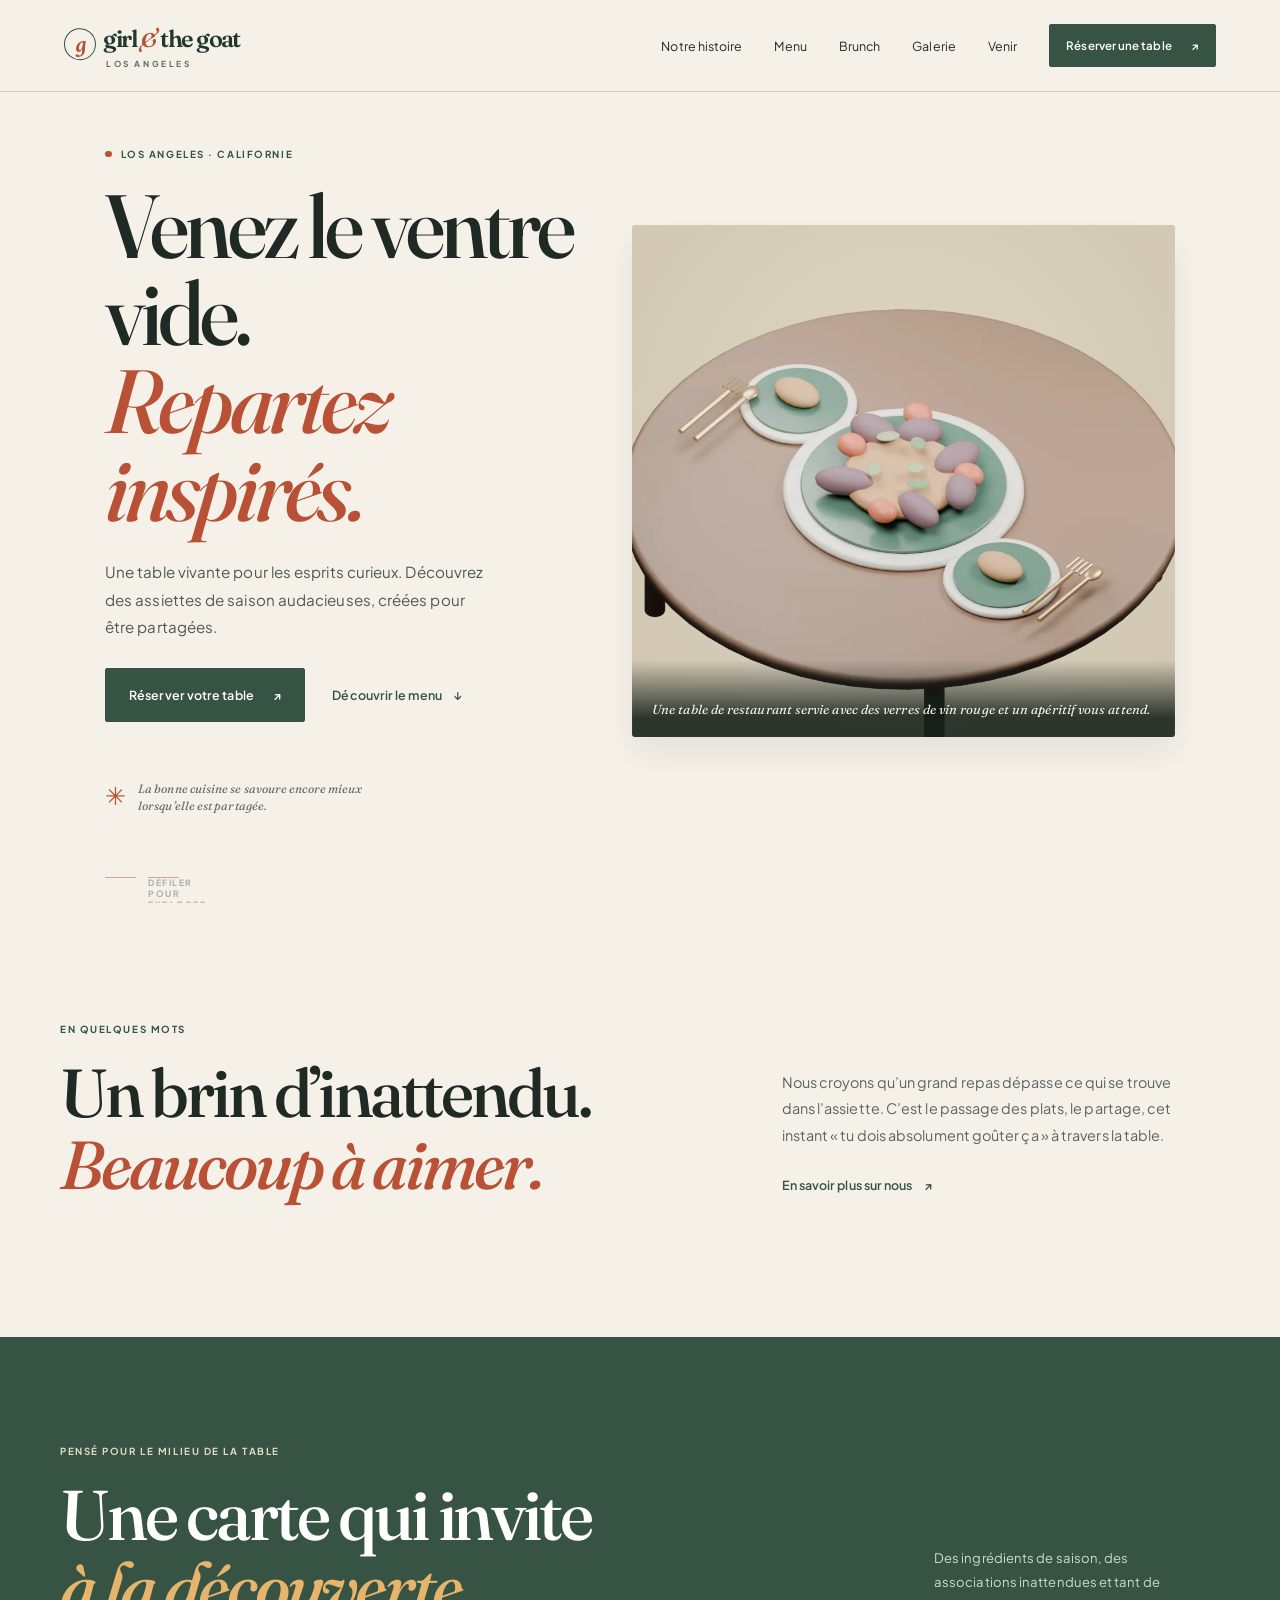
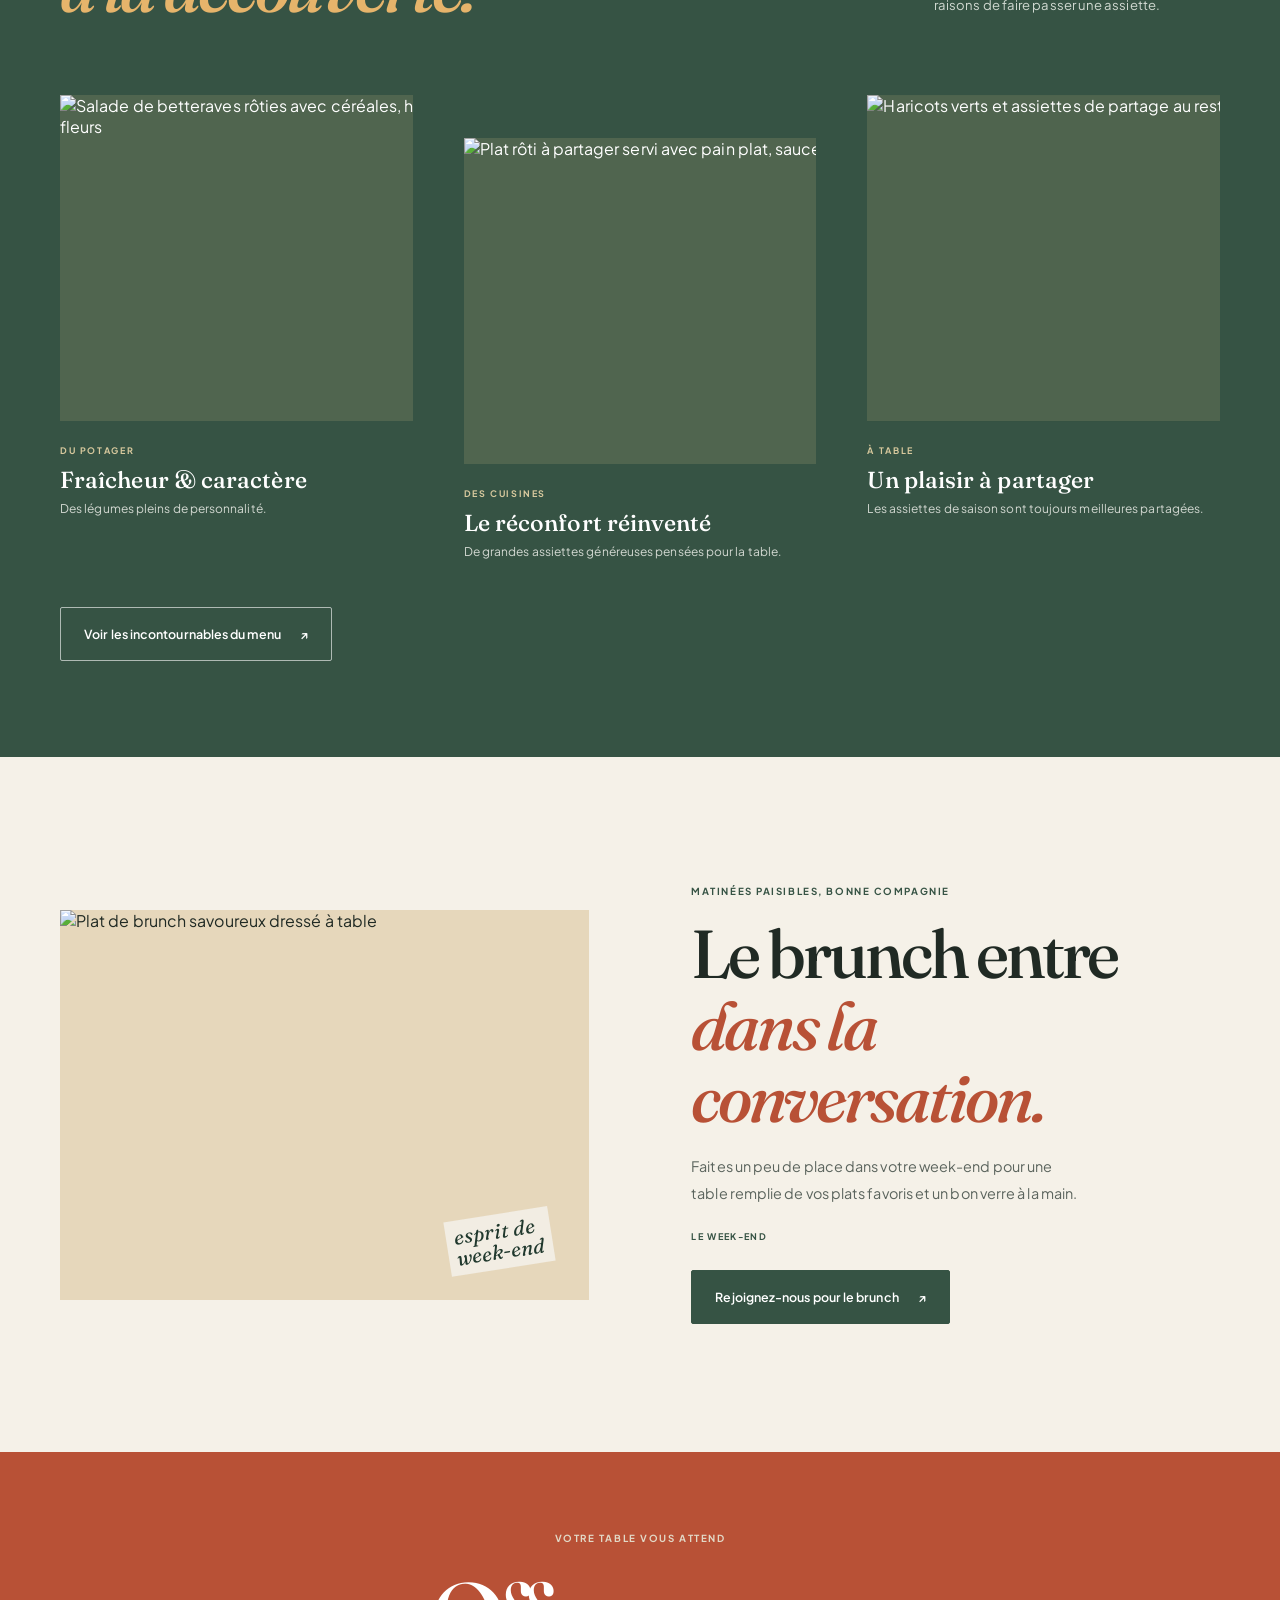
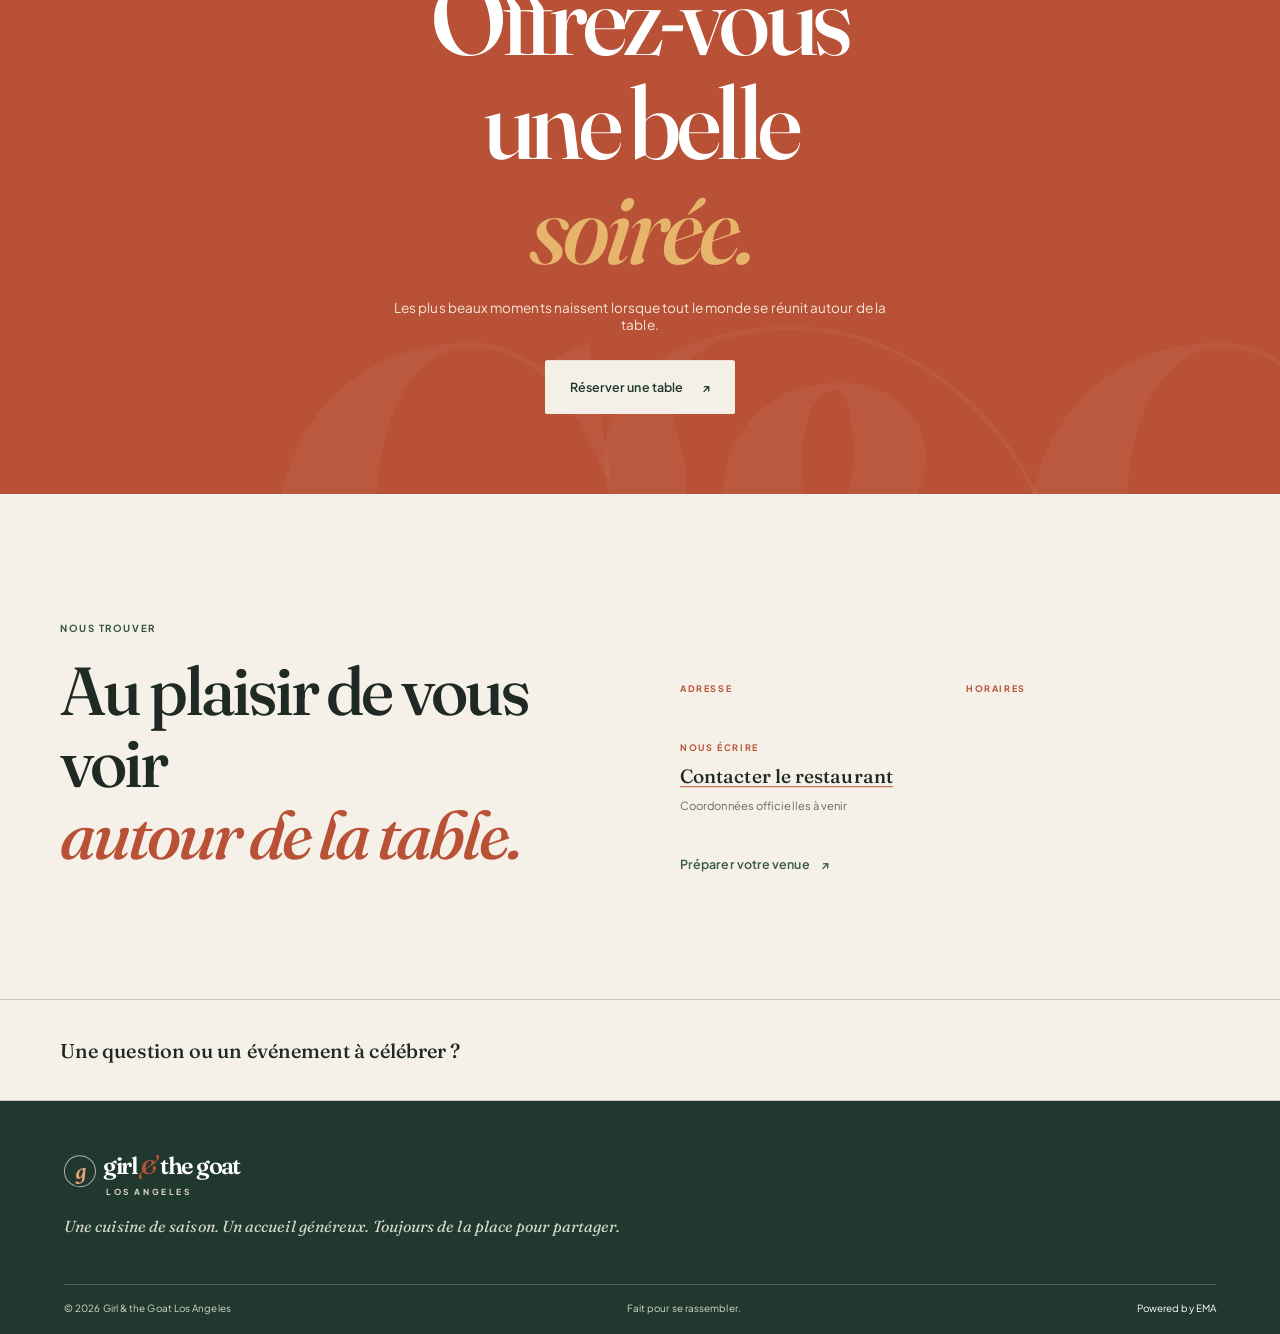
==== commit 780e5952: "Retirer les notes et corriger le visuel 3D" ====
--- a/index.html
+++ b/index.html
@@ -28,36 +28,13 @@
 
       <!-- Actions d'en-tête & navigation -->
       <div class="site-header__right">
-        <!-- Bouton sélecteur de langue visible immédiatement -->
-        <div class="lang-switcher" role="group" aria-label="Choix de la langue / Language selection">
-          <button
-            type="button"
-            class="lang-pill is-active"
-            data-lang="fr"
-            aria-pressed="true"
-            aria-label="Afficher le site en français"
-          >
-            <span aria-hidden="true">🇫🇷</span> FR
-          </button>
-          <span class="lang-switcher__divider" aria-hidden="true">|</span>
-          <button
-            type="button"
-            class="lang-pill"
-            data-lang="en"
-            aria-pressed="false"
-            aria-label="Switch site to English"
-          >
-            EN
-          </button>
-        </div>
-
         <nav class="primary-navigation" id="primary-navigation" aria-label="Navigation principale">
-          <a href="about.html" data-i18n="nav_story">Notre histoire</a>
-          <a href="menu.html" data-i18n="nav_menu">Menu</a>
-          <a href="brunch.html" data-i18n="nav_brunch">Brunch</a>
-          <a href="gallery.html" data-i18n="nav_gallery">Galerie</a>
-          <a href="contact.html" data-i18n="nav_visit">Venir</a>
-          <a class="button button--small" href="reservations.html" data-i18n="nav_reserve">Réserver une table <span aria-hidden="true">↗</span></a>
+          <a href="about.html">Notre histoire</a>
+          <a href="menu.html">Menu</a>
+          <a href="brunch.html">Brunch</a>
+          <a href="gallery.html">Galerie</a>
+          <a href="contact.html">Venir</a>
+          <a class="button button--small" href="reservations.html">Réserver une table <span aria-hidden="true">↗</span></a>
         </nav>
 
         <button
@@ -66,7 +43,7 @@
           aria-expanded="false"
           aria-controls="primary-navigation"
         >
-          <span class="menu-toggle__label" data-i18n="nav_toggle">Menu</span>
+          <span class="menu-toggle__label">Menu</span>
           <span class="menu-toggle__icon" aria-hidden="true"><i></i><i></i></span>
         </button>
       </div>
@@ -76,17 +53,7 @@
       <section class="hero" aria-labelledby="hero-title">
         <div class="hero__copy">
           <div class="hero__top-bar">
-            <p class="eyebrow" data-i18n="hero_eyebrow"><span class="eyebrow__dot"></span> LOS ANGELES · CALIFORNIE</p>
-            <button
-              type="button"
-              class="hero-lang-chip"
-              id="hero-lang-toggle"
-              aria-label="Switch site to English"
-            >
-              <span class="hero-lang-chip__globe" aria-hidden="true">🌐</span>
-              <span id="hero-lang-text">Switch to English</span>
-              <span class="hero-lang-chip__arrow" aria-hidden="true">↗</span>
-            </button>
+            <p class="eyebrow"><span class="eyebrow__dot"></span> LOS ANGELES · CALIFORNIE</p>
           </div>
           <h1 id="hero-title" data-i18n="hero_title">Venez le ventre vide.<br /><em>Repartez inspirés.</em></h1>
           <p class="hero__intro" data-i18n="hero_intro">
@@ -103,12 +70,11 @@
         </div>
 
         <div class="hero-stage" id="hero-stage" data-model="assets/3d/hero-table.glb" data-poster="assets/3d/hero-table-poster.webp">
-          <!-- Immediate high-res photo poster -->
+          <!-- High-resolution still render of the Blender tabletop model -->
           <picture class="hero-stage__picture">
             <source srcset="assets/3d/hero-table-poster.webp" type="image/webp" />
-            <source srcset="assets/3d/hero-table-poster.jpg" type="image/jpeg" />
             <img
-              src="assets/3d/hero-table-poster.png"
+              src="assets/3d/hero-table-poster.webp"
               alt="Une table de restaurant servie avec des verres de vin rouge et un apéritif vous attend"
               class="hero-stage__poster"
               id="hero-poster-img"
@@ -208,7 +174,6 @@
           <h2 id="reservation-title" data-i18n="res_title">Offrez-vous une belle<br /><em>soirée.</em></h2>
           <p data-i18n="res_desc">Les plus beaux moments naissent lorsque tout le monde se réunit autour de la table.</p>
           <a class="button button--cream" href="reservations.html" data-i18n="res_btn">Réserver une table <span aria-hidden="true">↗</span></a>
-          <small data-i18n="res_note">Lien officiel de réservation ajouté après confirmation du restaurant.</small>
         </div>
         <div class="reservation-band__decoration" aria-hidden="true">G&amp;G</div>
       </section>
@@ -252,7 +217,6 @@
       <div class="site-footer__bottom">
         <span>© <span id="current-year"></span> Girl &amp; the Goat Los Angeles</span>
         <span data-i18n="footer_gathering">Fait pour se rassembler.</span>
-        <a href="#top" data-i18n="footer_back_top">Haut de page ↑</a>
       </div>
     </footer>
   </body>
--- a/styles.css
+++ b/styles.css
@@ -149,6 +149,7 @@
 .site-footer { padding: 3rem clamp(1.5rem, 5vw, 5.75rem) 1.25rem; background: var(--green-deep); color: white; }
 .wordmark--footer { color: white; }.site-footer > p { margin: 1.2rem 0 3rem; color: #d2d7d0; font: italic 1rem var(--serif); }
 .site-footer__bottom { display: flex; justify-content: space-between; gap: 1rem; padding-top: 1.1rem; border-top: 1px solid #ffffff35; color: #d2d7d0; font-size: .62rem; }
+	.site-footer__credit { color: #ffffff; white-space: nowrap; }
 .site-footer__bottom a { color: white; text-decoration: none; }
 
 :focus-visible { outline: 3px solid #d7804c; outline-offset: 4px; }
@@ -308,91 +309,6 @@
 .photo-card figcaption { color:var(--green-deep); }
 
 /* ==========================================================================
-   Bilingual Language Switcher (FR / EN) & Hero Top Bar
-   ========================================================================== */
-.lang-switcher {
-  display: inline-flex;
-  align-items: center;
-  gap: 0.35rem;
-  padding: 0.28rem 0.65rem;
-  border-radius: 999px;
-  background: rgba(49, 72, 59, 0.08);
-  border: 1px solid rgba(49, 72, 59, 0.2);
-  transition: all 0.25s ease;
-  z-index: 10;
-}
-.lang-switcher:hover {
-  background: rgba(49, 72, 59, 0.14);
-  border-color: var(--green);
-}
-.lang-pill {
-  border: none;
-  background: transparent;
-  padding: 0.22rem 0.55rem;
-  border-radius: 999px;
-  color: var(--muted);
-  font-family: var(--sans);
-  font-size: 0.72rem;
-  font-weight: 700;
-  letter-spacing: 0.08em;
-  cursor: pointer;
-  display: inline-flex;
-  align-items: center;
-  gap: 0.3rem;
-  transition: all 0.2s ease;
-  line-height: 1;
-}
-.lang-pill:hover {
-  color: var(--green-deep);
-}
-.lang-pill.is-active {
-  background: var(--green);
-  color: #ffffff;
-  box-shadow: 0 2px 6px rgba(36, 55, 46, 0.25);
-}
-.lang-switcher__divider {
-  color: rgba(49, 72, 59, 0.3);
-  font-size: 0.7rem;
-  user-select: none;
-}
-
-/* Hero Quick Language Chip */
-.hero-lang-chip {
-  display: inline-flex;
-  align-items: center;
-  gap: 0.45rem;
-  padding: 0.35rem 0.85rem;
-  border-radius: 999px;
-  border: 1px solid rgba(191, 108, 66, 0.35);
-  background: rgba(255, 255, 255, 0.75);
-  backdrop-filter: blur(8px);
-  -webkit-backdrop-filter: blur(8px);
-  color: var(--orange);
-  font-family: var(--sans);
-  font-size: 0.68rem;
-  font-weight: 700;
-  letter-spacing: 0.06em;
-  cursor: pointer;
-  transition: all 0.25s cubic-bezier(0.2, 0.8, 0.2, 1);
-  box-shadow: 0 2px 8px rgba(191, 108, 66, 0.08);
-}
-.hero-lang-chip:hover {
-  background: var(--orange);
-  color: #ffffff;
-  transform: translateY(-1px);
-  box-shadow: 0 4px 12px rgba(191, 108, 66, 0.25);
-}
-.hero-lang-chip__globe {
-  font-size: 0.82rem;
-}
-.hero-lang-chip__arrow {
-  transition: transform 0.2s ease;
-}
-.hero-lang-chip:hover .hero-lang-chip__arrow {
-  transform: translate(2px, -2px);
-}
-
-/* ==========================================================================
    Hero 3D Stage Viewport & Canvas
    ========================================================================== */
 .hero-stage__viewport {
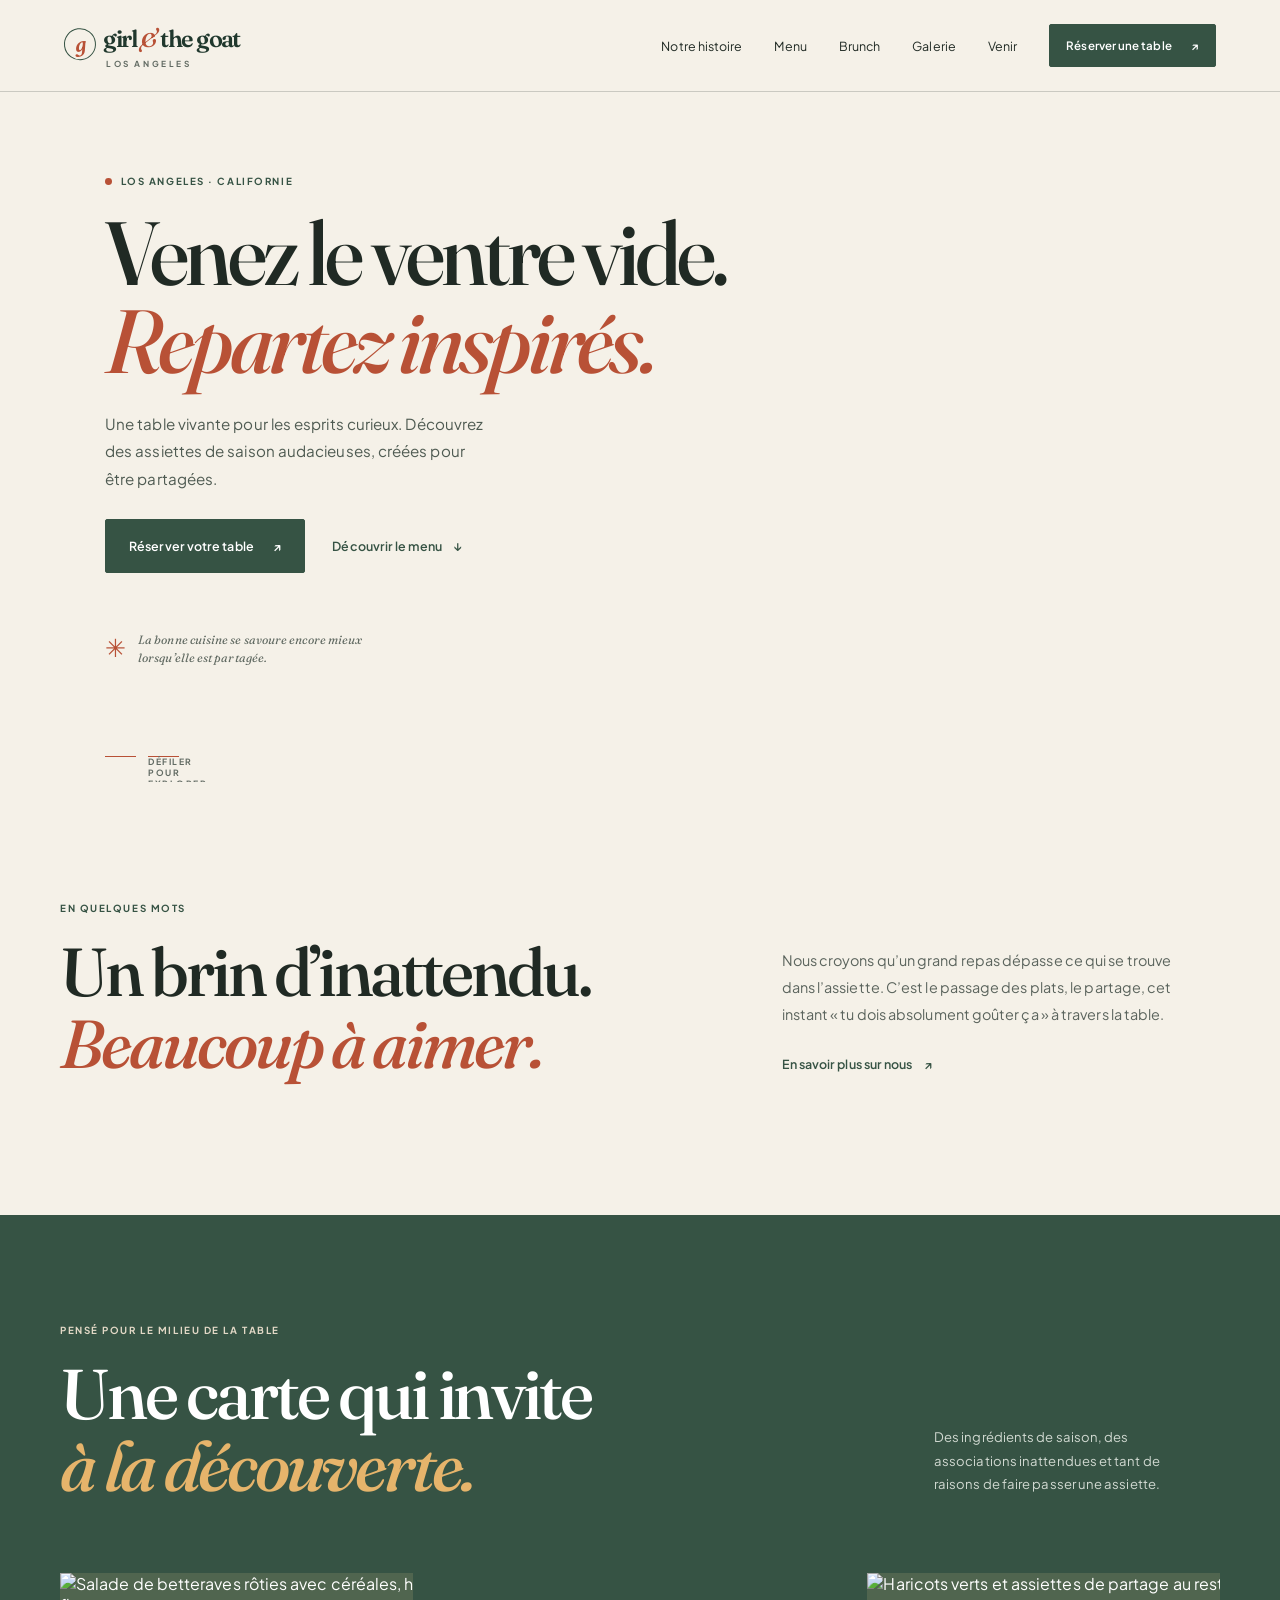
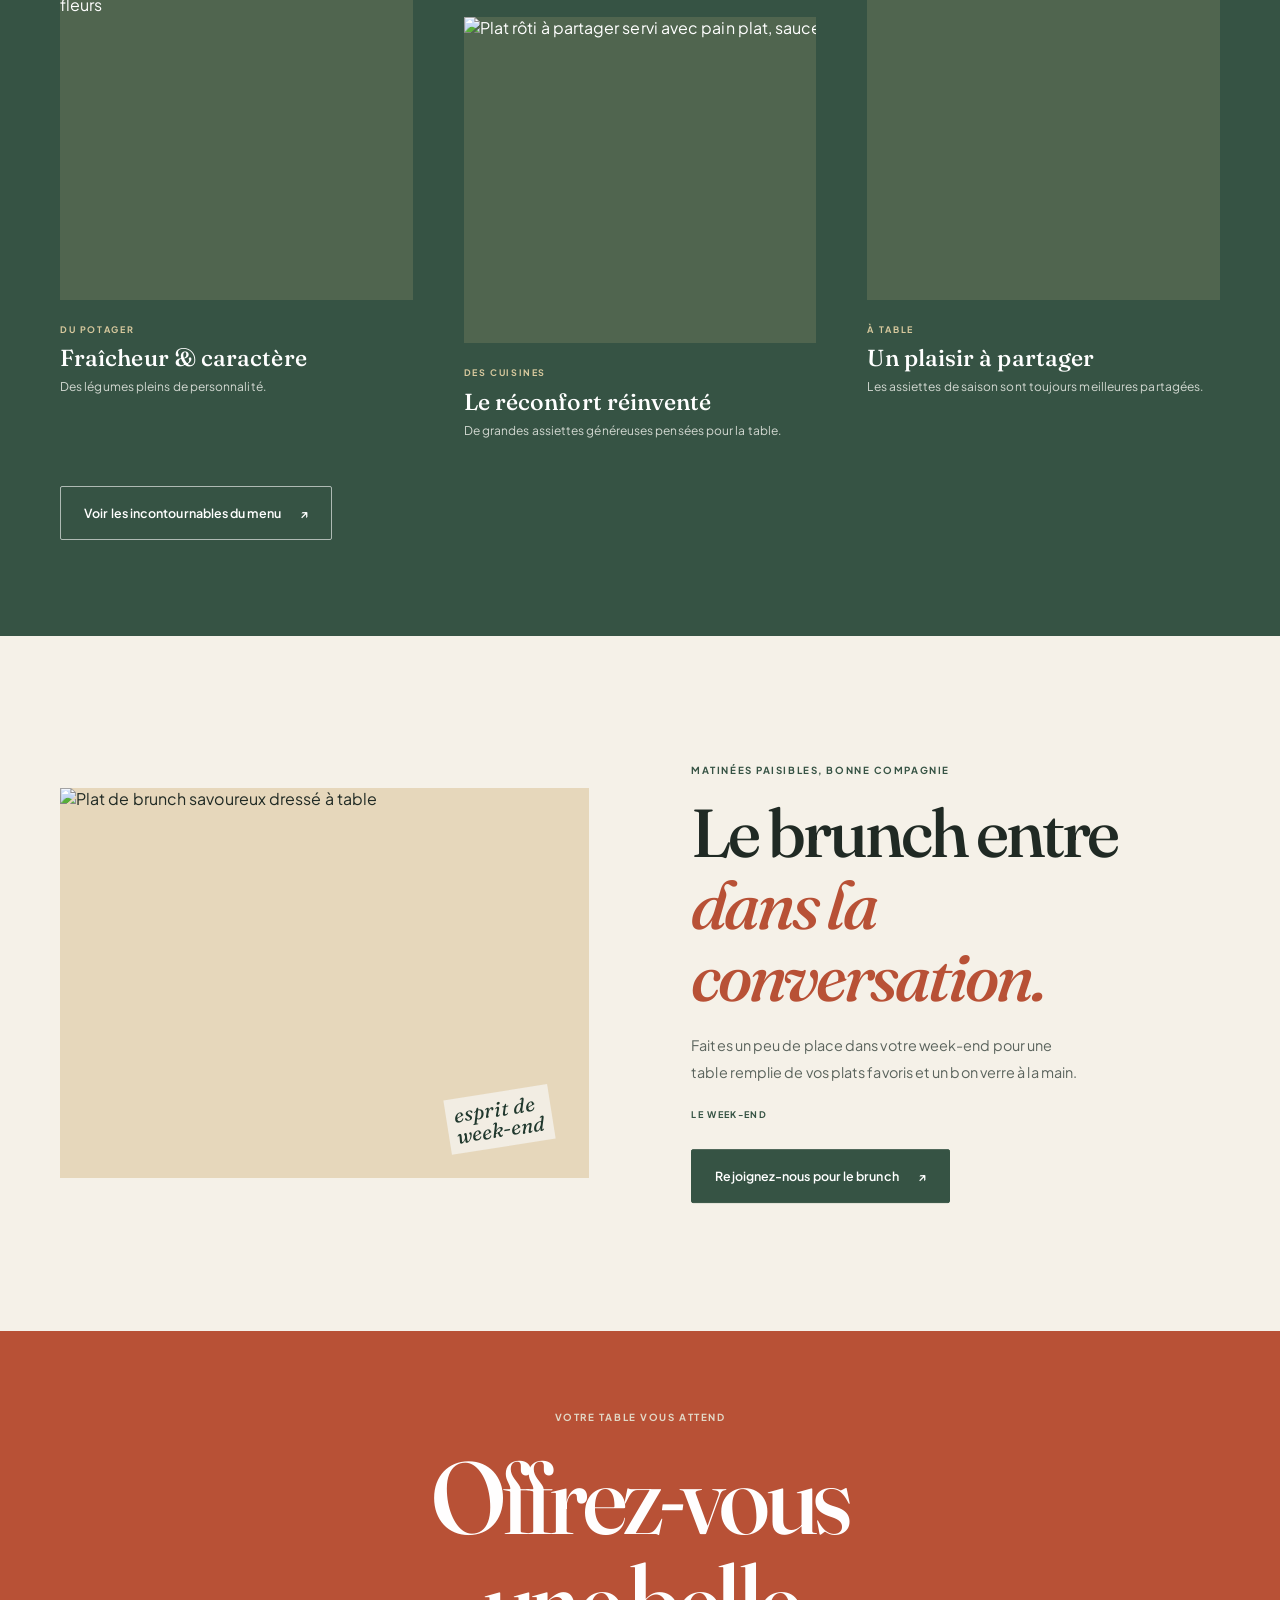
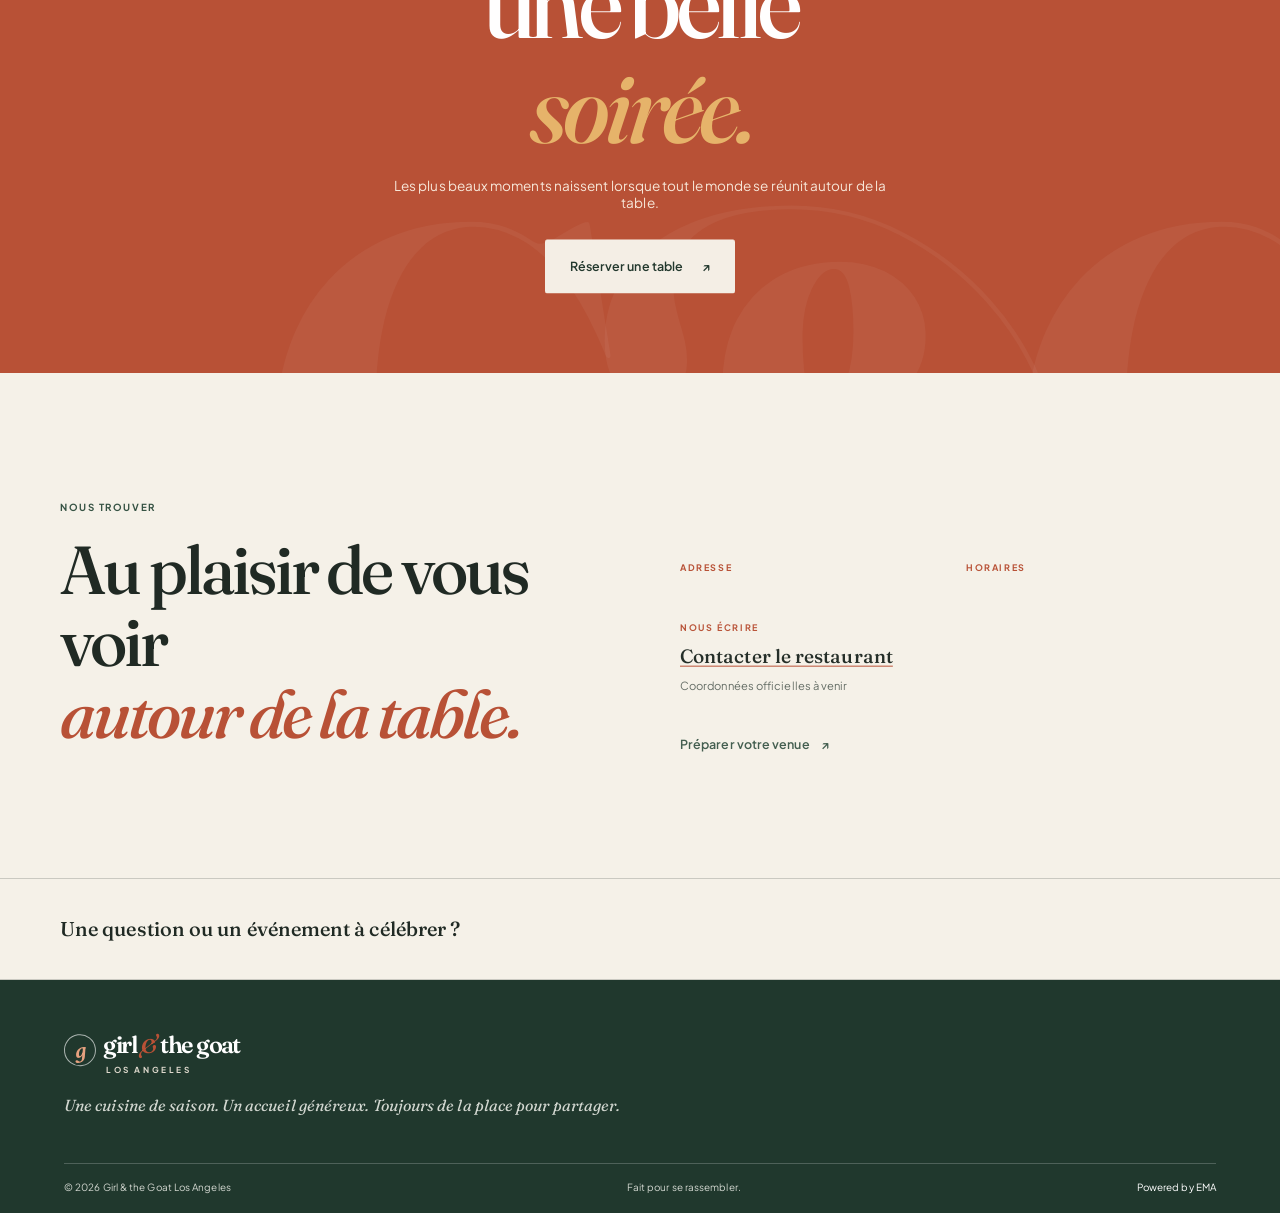
==== commit f458dac3: "Remove 3D hero image" ====
--- a/index.html
+++ b/index.html
@@ -12,8 +12,6 @@
     <link rel="stylesheet" href="styles.css" />
     <script src="assets/vendor/gsap.min.js" defer></script>
     <script src="assets/vendor/ScrollTrigger.min.js" defer></script>
-    <script src="assets/vendor/three.min.js" defer></script>
-    <script src="assets/vendor/GLTFLoader.js" defer></script>
     <script src="app.js" defer></script>
   </head>
   <body>
@@ -50,7 +48,7 @@
     </header>
 
     <main id="main">
-      <section class="hero" aria-labelledby="hero-title">
+      <section class="hero hero--text-only" aria-labelledby="hero-title">
         <div class="hero__copy">
           <div class="hero__top-bar">
             <p class="eyebrow"><span class="eyebrow__dot"></span> LOS ANGELES · CALIFORNIE</p>
@@ -69,38 +67,6 @@
           </div>
         </div>
 
-        <div class="hero-stage" id="hero-stage" data-model="assets/3d/hero-table.glb" data-poster="assets/3d/hero-table-poster.webp">
-          <!-- High-resolution still render of the Blender tabletop model -->
-          <picture class="hero-stage__picture">
-            <source srcset="assets/3d/hero-table-poster.webp" type="image/webp" />
-            <img
-              src="assets/3d/hero-table-poster.webp"
-              alt="Une table de restaurant servie avec des verres de vin rouge et un apéritif vous attend"
-              class="hero-stage__poster"
-              id="hero-poster-img"
-              fetchpriority="high"
-              width="1200"
-              height="800"
-            />
-          </picture>
-
-          <!-- 3D WebGL viewport canvas -->
-          <div class="hero-stage__viewport" id="hero-3d-viewport" aria-hidden="true">
-            <canvas id="hero-3d-canvas" class="hero-stage__canvas" aria-label="Une table de restaurant servie avec des verres de vin rouge et un apéritif vous attend"></canvas>
-          </div>
-
-          <!-- HTML caption and descriptive metadata -->
-          <div class="hero-stage__overlay">
-            <div class="hero-stage__caption">
-              <p class="hero-stage__desc" data-i18n="stage_desc">Une table de restaurant servie avec des verres de vin rouge et un apéritif vous attend.</p>
-            </div>
-          </div>
-
-          <!-- Live status announcement for screen readers and fallbacks -->
-          <div class="sr-only" id="hero-3d-status" role="status" aria-live="polite">
-            Une table de restaurant servie avec des verres de vin rouge et un apéritif vous attend.
-          </div>
-        </div>
         <div class="hero__scroll" aria-hidden="true"><span></span> <span data-i18n="hero_scroll">DÉFILER POUR EXPLORER</span></div>
       </section>
 
--- a/styles.css
+++ b/styles.css
@@ -68,6 +68,8 @@
 
 .hero { position: relative; display: grid; grid-template-columns: 1fr 1.03fr; align-items: center; min-height: min(690px, calc(100svh - 92px)); padding: 3.5rem clamp(1.5rem, 8.2vw, 8rem) 5.5rem; overflow: hidden; }
 .hero__copy { position: relative; z-index: 2; max-width: 570px; }
+.hero--text-only { grid-template-columns: 1fr; }
+.hero--text-only .hero__copy { max-width: 780px; }
 .hero h1 { margin: 0; font-size: clamp(3.8rem, 7vw, 7.5rem); line-height: .98; }
 .hero h1 em { color: var(--orange); }
 .hero__intro { max-width: 380px; margin: 1.6rem 0 1.7rem; color: #4f5b52; font-size: .95rem; line-height: 1.8; }
